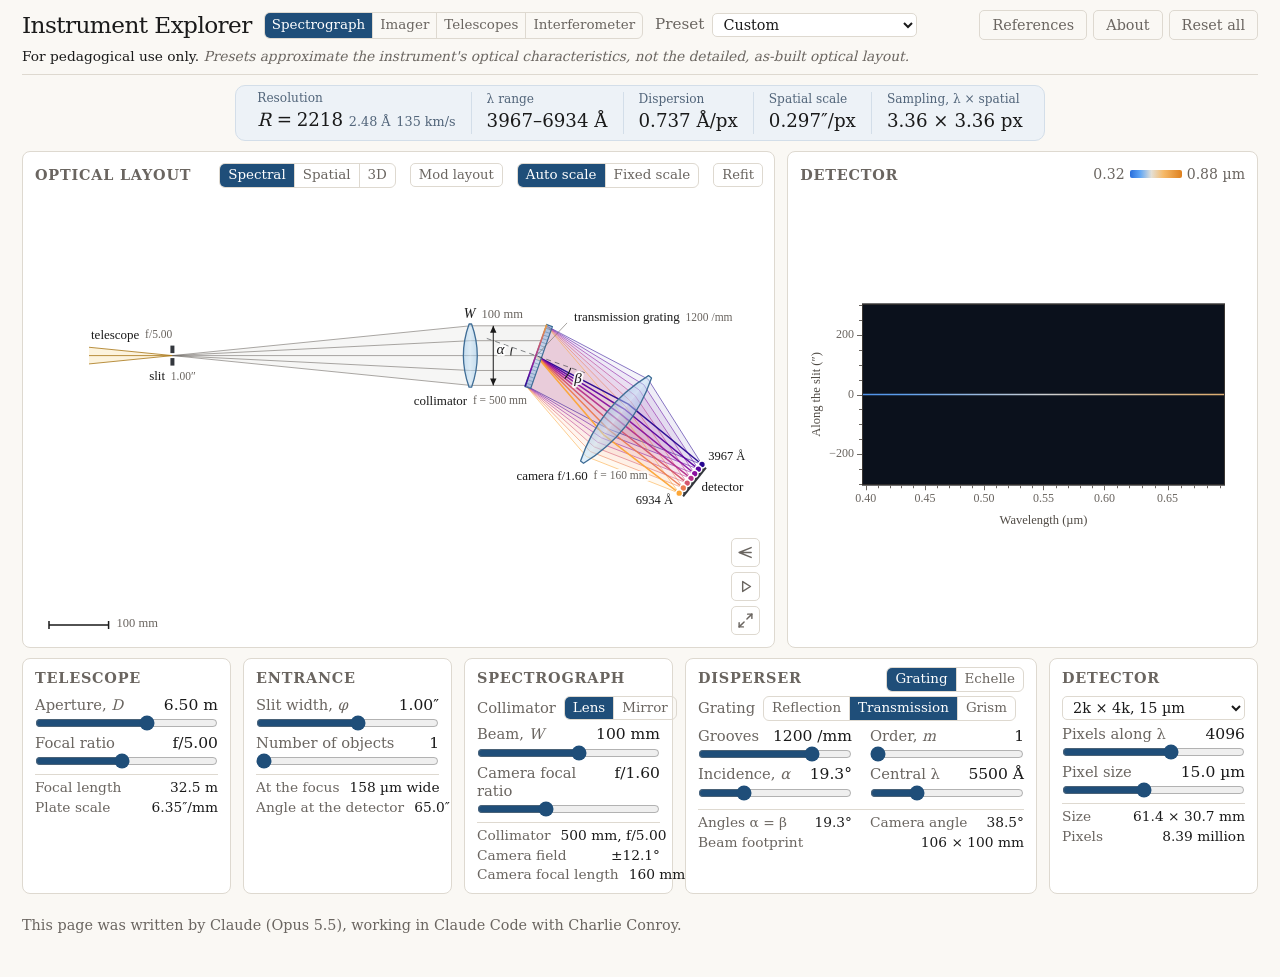
==== web/index.html @ 925685bf "3D views in WebGL: smooth polished mirrors, seamless light, true depth Both 3D views (Telescopes and" ====
<!doctype html>
<html lang="en">
<head>
<meta charset="utf-8">
<meta name="viewport" content="width=device-width, initial-scale=1">
<title>Instrument Explorer</title>
<link rel="stylesheet" href="style.css">
<link rel="icon" href="data:image/svg+xml,%3Csvg xmlns=%27http://www.w3.org/2000/svg%27 viewBox=%270 0 16 16%27%3E%3Crect width=%2716%27 height=%2716%27 rx=%273%27 fill=%27%230e1729%27/%3E%3Cpath d=%27M3 11 L8 5 L13 11%27 fill=%27none%27 stroke=%27%23FFB547%27 stroke-width=%271.6%27/%3E%3Cpath d=%27M3 13 L13 13%27 stroke=%27%2358C4FF%27 stroke-width=%271.6%27/%3E%3C/svg%3E">
</head>
<body>
<div id="err" hidden></div>

<header>
  <div class="bar">
    <span class="mark">Instrument Explorer</span>
    <span class="seg" id="instSeg" title="Spectrograph: a slit (or fibers), a collimator, a disperser, and a camera, with the spectra on the detector. Imager: a telescope feeding a detector mosaic, directly or through a reimager, with the image of the sky on the mosaic. Telescopes: the large telescopes themselves, each at its foci, with the pupil and the image of a star. Interferometer: an array of radio antennas, the uv plane that the baselines sample as the Earth turns, and the image that sampling makes."><button id="iSpec" type="button">Spectrograph</button><button id="iImg" type="button">Imager</button><button id="iTelMode" type="button">Telescopes</button><button id="iIntMode" type="button">Interferometer</button></span>
    <label class="presetlab" for="preset" title="Real instruments, with their parameters taken from the instrument papers and manuals (see References). Presets are approximate and are meant to reproduce the optical design of each spectrograph (and so the numbers); the drawing's spacings, folds, and angles do not follow the actual optical layout. Moving any control afterwards turns the setting into Custom.">Preset
      <select id="preset"></select></label>
    <label class="presetlab" id="settingLab" for="setting" title="The instrument's settings: its arms, channels, gratings, bands or cameras." hidden>Setting
      <select id="setting"></select></label>
    <span class="presetnote"><span class="pedonly">For pedagogical use only.</span> <span class="pnote">Presets approximate the instrument's optical characteristics, not the detailed, as-built optical layout.</span></span>
    <button id="refsBtn" class="ghost" type="button" title="The sources of the selected preset's numbers, and of the model.">References</button>
    <button id="aboutBtn" class="ghost" type="button" title="About the model: how the numbers are computed, and what the model leaves out.">About</button>
    <button id="reset" class="ghost" type="button" title="Back to the defaults for the whole instrument: a 6.5 m f/5 telescope and a 1″ slit (the worked example of the design notes).">Reset all</button>
  </div>
</header>

<main>
  <div class="stats" id="stats"></div>
  <div class="panels only-spec">
    <section class="panel" id="lvPanel">
      <div class="ph"><h2 title="The spectrograph seen from above, in the plane of the dispersion. Element sizes are to scale: the collimator focal length F_tel × W, the beam diameter W, the illuminated grating length, the camera focal length, and the detector. The distances between the collimator, the grating, and the camera are not specified by the design and are drawn short. White light is drawn as gray rays; after the grating each color is one wavelength, from deep indigo (shortest) to orange-gold (longest), with three rays per wavelength meeting at its focus on the detector. The Spatial view shows the plane along the slit instead.">Optical layout</h2><span class="sp" aria-hidden="true"></span>
        <span class="seg sm only-grat" id="lvViewSeg" title="Spectral: the plane of the dispersion, seen from above, with rays colored by wavelength. Spatial: the plane that holds the slit length, unfolded onto one axis at the central wavelength, with rays colored by position along the slit: each point leaves the collimator as a parallel bundle, the bundles cross at the grating (the pupil), and the camera images the slit onto the detector, inverted and scaled by f_cam / f_col."><button id="vSpec" type="button">Spectral</button><button id="vSpat" type="button">Spatial</button><button id="v3d" type="button" title="The instrument in three dimensions: the dispersion plane with the slit direction (or, for an echelle, the cross-dispersion) as the third axis. Each echelle is drawn in its own arrangement: a single pass (HIRES), prisms passed twice (MagE, ESI, FIRE), a double pass through one lens (MIKE, M2FS), the collimator passed again to an intermediate spectrum (X-Shooter) or a white pupil (HARPS, UVES, FEROS, ESPRESSO, G-CLEF, ZShooter). Drag to turn it; Top looks down on the dispersion plane, Side along it.">3D</button></span>
        <button id="lvOptsBtn" class="ghost lv" type="button" title="Drawing options: the collimated beam's length, a fold mirror, which way the grating turns the light, the labels, and the collimator mirror's tilt. None of the options changes a number on the page.">Mod layout</button>
        <span class="seg sm" id="lvSeg" title="Auto scale refits the drawing to the panel after each change. Fixed scale holds the millimeters per pixel (and the scale bar), so the instrument grows and shrinks as the design changes. Scroll to zoom; drag to pan (to turn, in the 3D view). Zooming or panning switches to Fixed scale."><button id="lvAuto" type="button">Auto scale</button><button id="lvFixed" type="button">Fixed scale</button></span>
        <button id="lvReset" class="ghost lv" type="button" title="Fit the drawing to the panel again (double-click does the same). Changes only the view.">Refit</button></div>
      <canvas id="cvL" aria-label="Optical layout"></canvas>
      <div id="lSub" class="lcap" hidden></div>
      <button id="lvExpand" class="ghost lvx" type="button" aria-label="Expand the layout" title="Expand the layout to fill the window, to play with the drawing directly (Esc returns)."></button>
      <div class="ptsbox only-3d" title="Snap the 3D view, and color the rays by wavelength (three wavelengths, as in the Spectral view) or by slit position (the top, center and bottom of the slit, as in the Spatial view)."><span class="seg sm"><button id="v3Top" type="button">Top</button><button id="v3Side" type="button">Side</button><button id="v3Obl" type="button">Oblique</button></span>
        <span class="only-grat3">Color</span><span class="seg sm only-grat3"><button id="c3L" type="button">λ</button><button id="c3S" type="button">Slit</button></span></div>
      <div class="ptsbox only-spatial" title="Points along the slit. 3 fixed: the two ends of the slit and its center. 1 free: a single point; drag it along the slit (or drag its image along the detector)."><span>Slit points</span>
        <span class="seg sm"><button id="sp3" type="button">3 fixed</button><button id="sp1" type="button">1 free</button></span></div>
      <div id="lvOpts" class="lvopts" hidden>
        <div class="ctl" title="Length of the collimated beam, from the collimator to the grating. The length starts at an automatic value that keeps the camera arm clear and changes only the drawing.">
          <label for="sLL"><span>Collimated beam length</span><span class="val" id="vLL"></span></label>
          <input type="range" id="sLL" min="1" max="4" step="0.005">
        </div>
        <div class="ctl only-mirror" title="Tilt of the collimator mirror, which sets how far the beam folds back toward the grating (the beam turns by twice the tilt). The tilt changes only the drawing because the collimator is ideal (in a real spectrograph a larger tilt introduces off-axis aberrations). Until moved, the slider follows the automatic choice that keeps the returning beam clear of the light arriving from the slit.">
          <label for="sCT"><span>Collimator tilt</span><span class="val" id="vCT"></span></label>
          <input type="range" id="sCT" min="0" max="40" step="0.25">
        </div>
        <div class="caserow" title="A flat fold mirror in the collimated beam, as many spectrographs use to make the bench shorter. The fold changes only the drawing."><span>Fold mirror</span>
          <span class="seg sm"><button id="foOff" type="button">Off</button><button id="foOn" type="button">On</button></span></div>
        <div class="ctl only-fold" title="How far the fold mirror turns the beam, 0-360°, counterclockwise on the page (past 180° the turn is clockwise). The angle of incidence on the mirror is |180° - angle| / 2; near 0° or 360° the mirror would lie edge-on to the beam, so no fold is drawn.">
          <label for="sFA"><span>Fold angle</span><span class="val" id="vFA"></span></label>
          <input type="range" id="sFA" min="0" max="360" step="1">
        </div>
        <div class="ctl only-fold" title="Where the fold mirror sits along the collimated beam: the fraction of the way from the collimator (0) to the grating (1).">
          <label for="sFP"><span>Fold position</span><span class="val" id="vFP"></span></label>
          <input type="range" id="sFP" min="0.05" max="0.95" step="0.01">
        </div>
        <div class="caserow" title="Which way the grating turns the light. Flipped tilts the grating the other way about the incoming beam, so the diffracted beam, camera, and detector move to the other side. The flipped layout is a mirror image of the default with the same numbers; the switch changes only the drawing."><span>Grating turns light</span>
          <span class="seg sm"><button id="gfOff" type="button">As drawn</button><button id="gfOn" type="button">Flipped</button></span></div>
        <div class="caserow" title="Camera: a lens (refracting), or a catadioptric mirror camera with an internal focus (HIRES, Hectospec, Hectochelle): a weak corrector, then a spherical mirror that returns the light to a focus inside the arriving beam, where the detector and its dewar block the middle of the beam. Both are ideal here, so the camera type changes only the drawing."><span>Camera</span>
          <span class="seg sm" id="camSeg"><button id="kLens" type="button">Lens</button><button id="kMirror" type="button">Mirror</button></span></div>
        <div class="caserow" title="Show or hide the text and construction marks: labels, numbers, the beam diameter W, the grating normal with α and β, and the scale bar. Hidden leaves the optics and the rays."><span>Labels and marks</span>
          <span class="seg sm"><button id="anOn" type="button">Show</button><button id="anOff" type="button">Hide</button></span></div>
      </div>
    </section>
    <section class="panel">
      <div class="ph"><h2 title="The detector drawn to scale, with the spectrum of each object on the pixels. Each spectrum is the trace of a star on the slit, drawn as a Gaussian across the dispersion whose FWHM is the slit (or fiber) width imaged along the slit; where traces come within a few FWHM their wings add. Color follows wavelength (blue short, amber long); brightness follows the relative blaze efficiency (dimmed outside an echelle order's free spectral range). Grating mode: wavelengths along the bottom, the objects spread over the chip height. Echelle mode: order numbers on the left, blaze wavelengths on the right, the objects stacked within each order. Hover for the wavelength, order, object, resolving power, and dispersion under the pointer; scroll to zoom (the pixel grid and the size of a resolution element appear when zoomed in), drag to pan, double-click to reset.">Detector</h2><span class="sub" id="dSub"></span></div>
      <canvas id="cvD" aria-label="Detector"></canvas>
      <button id="dzReset" class="ghost dzr" type="button" hidden title="Back to the whole chip (double-click does the same).">Reset zoom</button>
    </section>
  </div>


  <div class="panels only-img" id="imgPanels">
    <section class="panel" id="ilvPanel">
      <div class="ph"><h2 title="The imager drawn to scale. Telescope: the whole telescope, folded as built, with light from the sky arriving from the left. Instrument: from the telescope focus to the detector, unfolded. Rays are colored by their place in the field: brick for the top of the field, gray for the center, teal for the bottom; each bundle is the annulus the central obstruction leaves.">Optical layout</h2><span class="sp" aria-hidden="true"></span>
        <span class="seg sm" id="ivSeg" title="Telescope: the whole telescope, to scale. Instrument: from the telescope focus to the detector, to scale."><button id="ivTel" type="button">Telescope</button><button id="ivInst" type="button">Instrument</button></span>
        <button id="ilvOptsBtn" class="ghost lv" type="button" title="Drawing options: the Cassegrain primary's focal ratio and focus position, and the labels. None of the options changes a number on the page.">Mod layout</button>
        <span class="seg sm" title="Auto scale refits the drawing to the panel after each change. Fixed scale holds the millimeters per pixel. Scroll to zoom; drag to pan. Zooming or panning switches to Fixed scale."><button id="ilvAuto" type="button">Auto scale</button><button id="ilvFixed" type="button">Fixed scale</button></span>
        <button id="ilvReset" class="ghost lv" type="button" title="Fit the drawing to the panel again (double-click does the same).">Refit</button></div>
      <canvas id="cvIL" aria-label="Optical layout"></canvas>
      <div class="ptsbox only-iinst" title="To scale: heights and lengths at one scale. Stretched: heights magnified (by the factor in the caption) so that a long, thin instrument fills the panel; lengths stay to scale, and the angles on the page are steeper than the true ones."><span>Heights</span>
        <span class="seg sm"><button id="isOff" type="button">To scale</button><button id="isOn" type="button">Stretched</button></span></div>
      <div id="ilSub" class="lcap" hidden></div>
      <button id="ilvExpand" class="ghost lvx" type="button" aria-label="Expand the layout" title="Expand the layout to fill the window (Esc returns)."></button>
      <div id="ilvOpts" class="lvopts" hidden>
        <div class="ctl only-imirr" title="Focal ratio of the primary mirror of a two- or three-mirror telescope. The final focal ratio is set by the Telescope box; the primary's sets how far the secondary sits from the primary, and so the drawing only.">
          <label for="iF1"><span>Primary focal ratio</span><span class="val" id="vF1"></span></label>
          <input type="range" id="iF1" min="1" max="4" step="0.01">
        </div>
        <div class="ctl only-icass only-iax" title="How far behind the primary the axial focus lies, in units of the aperture D. Changes only the drawing.">
          <label for="iBk"><span>Focus behind the primary</span><span class="val" id="vBk"></span></label>
          <input type="range" id="iBk" min="0.05" max="1" step="0.01">
        </div>
        <div class="ctl only-icass only-inas" title="How far from the telescope's axis the Nasmyth focus lies (the flat tertiary sits 0.2 D in front of the primary), in units of the aperture D. Changes only the drawing.">
          <label for="iBkN"><span>Nasmyth focus from the axis</span><span class="val" id="vBkN"></span></label>
          <input type="range" id="iBkN" min="0.3" max="1.5" step="0.01">
        </div>
        <div class="caserow" title="Show or hide the labels, the field angle in the beam, and the scale bar."><span>Labels and marks</span>
          <span class="seg sm"><button id="ianOn" type="button">Show</button><button id="ianOff" type="button">Hide</button></span></div>
      </div>
    </section>
    <section class="panel">
      <div class="ph"><h2 title="The detector plane: the mosaic's chips, each drawn over the patch of sky the chip covers, on a synthetic field of stars and galaxies. Parts of chips outside the field circle are gray. Each star is drawn with the image the telescope and atmosphere give (seeing, or the Airy pattern when diffraction-limited), integrated over the pixels: scroll to zoom in until the pixels show. The synthetic field is illustrative; the brightness is stretched for display, and nothing on the page depends on the field. Hover for the position, the chip and the pixel; drag to pan, double-click to reset.">Detector plane</h2>
        <span class="hdepth" title="How deep the image goes: the faintest stars and galaxies shown, in magnitudes (a stand-in for the exposure time). The display's white level follows the depth, so a deeper image shows more faint objects and saturates more of the bright ones. A wide view holds too many objects to draw one by one; zoom in to reach the depth set."><label for="iDepth">Depth</label><input type="range" id="iDepth" min="16" max="29" step="0.1"><span class="val" id="vDepth"></span></span>
        <span class="sub" id="sSub"></span>
        <span class="seg sm" title="Draw the full Moon's disk, centered on the field, for scale."><button id="imMoon" type="button">Moon</button></span></div>
      <canvas id="cvS" aria-label="The detector plane: the mosaic on the sky"></canvas>
      <button id="szReset" class="ghost dzr" type="button" hidden title="Back to the whole mosaic (double-click does the same).">Reset zoom</button>
    </section>
  </div>

  <div class="tgrid only-tel" id="telPanels">
    <div class="tleft">
      <section class="panel" id="tlPanel">
        <div class="ph"><h2 title="The telescope drawn to scale at the chosen focus, light from the sky arriving from the left. Rays are colored by their place in the field: brick for the top of the field, gray for the center, teal for the bottom; each bundle is the annulus the central obstruction leaves. Scroll to zoom, drag to pan, double-click to refit. 3D: the telescope stands with the sky overhead; drag to turn it, shift- or right-drag to pan, double-click to reset.">Optical layout</h2><span class="sp" aria-hidden="true"></span>
          <span class="seg sm" title="2D: the telescope cut through its axis, folded on the page. 3D: the same telescope in the round, with the primary's segments and the spider vanes that shape the pupil."><button id="tv2d" type="button">2D</button><button id="tv3d" type="button">3D</button></span>
          <button id="tlReset" class="ghost lv" type="button" title="Fit the drawing to the panel again (double-click does the same).">Refit</button></div>
        <canvas id="cvTL" aria-label="The telescope"></canvas>
        <div class="ptsbox" id="tl3dBox" hidden title="Snap the 3D view. Top: seen from the sky, as the Pupil panel draws the pupil. Side: level with the primary. Oblique: from above and to the side."><span class="seg sm"><button id="tvTop" type="button">Top</button><button id="tvSide" type="button">Side</button><button id="tvObl" type="button">Oblique</button></span></div>
        <div id="tlSub" class="lcap" hidden></div>
      </section>
      <div class="controls tcontrols">
        <section>
          <h2 title="The telescope's foci: one primary with different secondaries (and flat tertiaries) gives different focal ratios and plate scales.">Telescope</h2>
          <div class="caserow fseg" title="The focus: where the light comes to focus, and so the focal ratio and plate scale the instruments there see. Hover over a button for the focus's field and what the drawing shows only schematically."><span>Focus</span><span class="seg sm" id="tFocusKinds"></span></div>
          <div class="caserow fseg" id="tFocusVarRow" hidden><span class="fpad"></span><span class="seg sm" id="tFocusVars"></span></div>
          <div class="ctl" id="tTrackRow" hidden title="The tracker follows a star across the fixed primary: its angle off the array's axis moves the pupil across the mirror array (the radius of curvature times the angle), and the part of the pupil off the array collects nothing.">
            <label for="tTrack"><span>Tracker</span><span class="val" id="vtTrack"></span></label>
            <input type="range" id="tTrack" min="-6" max="6" step="0.05">
          </div>
          <div class="rds" id="rTelT"></div>
        </section>
        <section>
          <h2 title="The image of a star: the band sets the wavelength of the diffraction pattern, and the seeing the blur of the atmosphere.">Image</h2>
          <div class="caserow" title="The band observed: its wavelength sets the scale of the diffraction pattern (λ / D)."><span>Band</span><select id="tBand"></select></div>
          <div class="caserow" title="Log: five decades, to show the rings and spikes. Linear: the core as the eye sees it."><span>Stretch</span>
            <span class="seg sm"><button id="tsLog" type="button">Log</button><button id="tsLin" type="button">Linear</button></span></div>
          <div class="ctl" title="FWHM of a star's image from the atmosphere alone, at the band's wavelength (the seeing-limited image adds the telescope's diffraction).">
            <label for="tSee"><span>Seeing FWHM</span><span class="val" id="vtSee"></span></label>
            <input type="range" id="tSee" min="-1" max="0.6" step="0.005">
          </div>
          <div class="rds" id="rImgT"></div>
        </section>
      </div>
    </div>
    <section class="panel tright">
      <div class="ph"><h2 title="Top left: the entrance pupil to scale (the primary, less the central obstruction, the spider vanes and anything else in the beam). Bottom: the image of a star, diffraction-limited (perfect optics, no atmosphere: the Fourier transform of the pupil, at the band's wavelength) and seeing-limited (through a Kolmogorov atmosphere in a long exposure: the telescope's transfer function times the atmosphere's), both over the same field, set by the slider. Each image is scaled to its own peak, on a log stretch over five decades or linearly. Top right: the two images' radial profiles for the same star, so the same total light, relative to the diffraction-limited peak; the dashed line marks the edge of the images.">Pupil and image</h2><span class="sp" aria-hidden="true"></span>
        <span class="hdepth" title="The field of both images of a star, in arcseconds across: the same for both, and kept when the telescope, band or seeing changes."><label for="tField">Field</label><input type="range" id="tField" min="-1.301" max="0.699" step="0.005"><span class="val" id="vtField"></span></span></div>
      <canvas id="cvP" aria-label="The pupil, the radial profiles, and the diffraction- and seeing-limited images of a star"></canvas>
    </section>
  </div>

  <div class="tgrid only-int" id="intPanels">
    <div class="tleft">
      <section class="panel" id="alPanel">
        <div class="ph"><h2 title="The antennas on the ground, to scale, seen from above: north up, east to the right. Each pair of antennas is a baseline. Click an antenna to remove or restore the antenna, and drag an antenna to move the antenna (the array then differs from the real configuration). Scroll to zoom, drag the background to pan, double-click to refit.">Array</h2><span class="sp" aria-hidden="true"></span>
          <button id="alReset" class="ghost lv" type="button" title="Fit the array to the panel again (double-click does the same).">Refit</button></div>
        <canvas id="cvA" aria-label="The array's antennas on the ground"></canvas>
        <div id="alSub" class="lcap acap"></div>
        <button id="rRestore" class="ghost dzr" type="button" hidden title="Switch all the antennas back on, each at the antenna's own pad.">Restore the array</button>
      </section>
      <div class="controls rcontrols">
        <section>
          <h2 title="The array: the antennas and where the antennas stand.">Array</h2>
          <div class="caserow" id="rLayRow" title="As built: the array's own pads, in one of the array's configurations. Or a made-up layout of any number of the array's antennas (same dishes, same site): random over a disc, a square grid, an east-west line, the shapes L, T, Y and a cross (antennas spaced evenly along the arms), or a ring."><span>Layout</span><select id="rLay"></select><button id="rRedraw" class="ghost" type="button" hidden title="Draw a new random layout." aria-label="Draw a new random layout">↻</button></div>
          <div class="caserow" id="rCfgRow" title="The array's configuration: the pads on which the antennas stand. The antennas are moved between configurations, compact to extended, over the observatory's cycle."><span>Configuration</span><select id="rCfg"></select></div>
          <div class="ctl" id="rNaRow" hidden title="The number of antennas in the made-up layout, 2 to 10,000. N antennas make N (N − 1) / 2 baselines.">
            <label for="rNa"><span>Antennas</span><span class="val" id="vrNa"></span></label>
            <input type="range" id="rNa" min="0.301" max="4" step="0.001">
          </div>
          <div class="ctl" id="rExtRow" hidden title="The layout's size: approximately the layout's longest baseline (the disc's or ring's diameter, the line's length, the span of the grid's diagonal or of the shape's arms). A layout too crowded for the dishes is enlarged until the dishes stand 1.2 diameters apart.">
            <label for="rExt"><span>Size</span><span class="val" id="vrExt"></span></label>
            <input type="range" id="rExt" min="1.5" max="5.301" step="0.002">
          </div>
          <div class="ctl" id="rConcRow" hidden title="How the antennas crowd toward the center. Along an arm (and along the line, and the grid's rows and columns from the middle), the n-th of m antennas out sits at (n / m)^p of the arm's length: p = 1 spaces the antennas evenly, a larger p packs more of the antennas near the center and fewer toward the ends of the arms. The VLA's arms follow p = 1.716 (fitted to the pads). For Random, the radii go as u^(p / 2) of the disc's: p = 1 is uniform over the area. Antennas are kept at least 1.2 dishes apart.">
            <label for="rConc"><span>Concentration</span><span class="val" id="vrConc"></span></label>
            <input type="range" id="rConc" min="1" max="2" step="0.01">
          </div>
          <div class="ctl" id="rElRow" title="The lowest elevation at which the antennas observe. Below the limit a source gives no samples, so a low source's tracks are cut short. The default is the observatory's stated limit.">
            <label for="rEl"><span>Elevation limit</span><span class="val" id="vrEl"></span></label>
            <input type="range" id="rEl" min="0" max="60" step="0.5">
          </div>
          <div class="rds" id="rArrR"></div>
        </section>
        <section>
          <h2 title="Where the source is, how long the array watches the source, and at what frequency.">Observation</h2>
          <div class="ctl" title="The source's declination. Seen from the source, the Earth's rotation turns each baseline about the pole, so each sample traces an ellipse in the uv plane, flattened by sin(declination): circles toward the pole, lines on the equator.">
            <label for="rDec"><span>Declination</span><span class="val" id="vrDec"></span></label>
            <input type="range" id="rDec" min="-90" max="90" step="0.5">
          </div>
          <div class="ctl" id="rDurRow" title="How long the array observes, in hours of time, centered on the source's transit (the hour angle runs 15.04° an hour). 0 is a snapshot: one sample per baseline. A longer track fills in the uv plane as the Earth turns (Earth-rotation synthesis).">
            <label for="rDur"><span id="lrDur">Duration</span><span class="val" id="vrDur"></span></label>
            <input type="range" id="rDur" min="0" max="24" step="0.1">
          </div>
          <div class="caserow" title="The receiver band."><span>Band</span><select id="rBand"></select></div>
          <div class="ctl" title="The observing frequency. A baseline samples the uv plane at the baseline's length in wavelengths, so a higher frequency spreads the whole uv plane out (finer resolution) and shrinks the primary beam.">
            <label for="rNu"><span>Frequency</span><span class="val" id="vrNu"></span></label>
            <input type="range" id="rNu" min="1" max="2" step="0.001">
          </div>
          <div class="ctl" id="rBwRow" title="The band observed at once, centered on the frequency and kept within the receiver's band. Each baseline then samples a short radial streak of the uv plane, one point per channel (multi-frequency synthesis), which fills the uv plane further. The sky's spectrum is taken as flat.">
            <label for="rBw"><span>Bandwidth</span><span class="val" id="vrBw"></span></label>
            <input type="range" id="rBw" min="0" max="1" step="0.01">
          </div>
          <div class="rds" id="rObsR"></div>
        </section>
        <section>
          <h2 title="How the samples are weighted to make the image, and the model sky being imaged.">Image</h2>
          <div class="caserow wraprow" id="rWtRow" title="Natural: all samples count the same, so the crowded short baselines dominate, giving the best sensitivity and a broad beam. Uniform: each patch of the uv plane counts the same, however many samples fall in the patch, which gives a sharper beam and more noise and changes the sidelobes (lower for the VLA, often higher for ALMA). Robust (Briggs) weighting runs between the two."><span>Weighting</span><span class="seg sm"><button id="rwNat" type="button">Natural</button><button id="rwRob" type="button">Robust</button><button id="rwUni" type="button">Uniform</button></span></div>
          <div class="ctl" id="rRobRow" title="Briggs's robust parameter: −2 gives weights close to uniform, and +2 weights close to natural. 0.5 is a common choice.">
            <label for="rRob"><span>Robust</span><span class="val" id="vrRob"></span></label>
            <input type="range" id="rRob" min="-2" max="2" step="0.1">
          </div>
          <div class="caserow" title="The model sky at the center of the field: a point source, two equal points east and west of the center, a Gaussian, a uniform disc, a thin ring, a crescent like M87* (the EHT Collaboration's test model, a ring brighter toward the southeast), M87* with its jet (the same crescent, 0.55 Jy, and the EHT Collaboration's model of the jet, three broad Gaussians of 0.6 Jy in all; the baselines between sites resolve the jet out, and only the baselines within a site, ALMA–APEX and JCMT–SMA, measure the total flux), a quasar's core and jet (an illustration), a field of 60 point sources of random positions and fluxes, or the galaxy M101 from the ESA/Hubble mosaic (Hubble images laid over ground-based CFHT and NOAO images, 13.20′ × 10.32′, or 13.8′ wide with the corners of the 3.5° turn that puts north up). The Width slider moves the galaxy nearer or farther. Each has the same total flux."><span>Sky</span><select id="rSky"></select></div>
          <div class="ctl" id="rSizeRow" title="The model's size: the separation of the two points, the Gaussian's FWHM, the diameter of the disc, the ring or the crescent (M87*'s jet grows with the ring), the length of the jet, or the width of the field of point sources.">
            <label for="rSize"><span id="lrSize">Size</span><span class="val" id="vrSize"></span></label>
            <input type="range" id="rSize" min="-3" max="3.6" step="0.005">
          </div>
          <div class="rds" id="rImgR"></div>
        </section>
      </div>
    </div>
    <section class="panel tright">
      <div class="ph"><h2 title="Top left: the uv coverage. Each baseline at each moment samples the sky's visibility at one point (dark blue), the baseline's length and direction in wavelengths as seen from the source, and each sample also gives a mirror point (light blue). Top right: the synthesized (dirty) beam, the Fourier transform of the weighted samples: the image of a point source. Bottom: the model sky, and the dirty image the array makes of the sky (times the primary beam): the sky convolved with the synthesized beam. The images are linear, each scaled to the image's own peak (the beam also on a log stretch); negative values are blue. East is to the left on the sky, as seen from below, while u (east) runs to the right in the uv plane, so the uv plane's shapes are the images' mirrored. The ellipse at the dirty image's lower left is the fitted beam.">uv plane and images</h2><span class="sp" aria-hidden="true"></span>
        <span class="hdepth" title="The field of the three images, across: the same for all three, and kept when the configuration, the layout, or the frequency changes (choosing another array or sky resets the field)."><label for="rField">Field</label><input type="range" id="rField" min="-2.5" max="4" step="0.005"><span class="val" id="vrField"></span></span></div>
      <div class="ph2"><span>Play</span>
        <button id="rPlay" class="ghost lv" type="button" title="Play the hours: the hour angle runs from the start of the observation to the end, and the uv tracks grow as the Earth turns (the samples of the moment played in orange).">▶ Hours</button>
        <button id="rPlayA" class="ghost lv" type="button" title="Play the antennas: the antennas join one at a time, in a fixed random order, from two up to all of the antennas switched on, at a steady rate in the logarithm (the count grows by the same factor each second), in six seconds. The baselines grow as N (N − 1) / 2, the uv plane fills, and the beam's sidelobes fall. The antennas not yet added are drawn hollow.">▶ Antennas</button></div>
      <canvas id="cvU" aria-label="The uv coverage, the synthesized beam, the model sky, and the dirty image"></canvas>
      <div class="ptsbox uvbox" id="bsBox" title="The synthesized beam's stretch. Linear: the beam as is, scaled to the beam's peak. Log: the beam's size, |beam|, over three decades (1 to 0.001 of the peak), positive warm and negative blue, to show the faint far sidelobes."><span class="seg sm"><button id="rbLin" type="button">Linear</button><button id="rbLog" type="button">Log</button></span></div>
      <div class="ptsbox uvbox" id="diBox" title="Dirty: the sky (times the primary beam) convolved with the synthesized beam, sidelobes and all: what the samples give directly, with no deconvolution. Smoothed: the sky convolved with the fitted beam (the ellipse), with no sidelobes: the best any imaging could recover at this resolution, and close to how published images are shown (the EHT's M87* images were shown with a 20 µas beam)."><span class="seg sm"><button id="rdiD" type="button">Dirty</button><button id="rdiS" type="button">Smoothed</button></span></div>
      <div class="ptsbox uvbox" id="uvBox" title="The uv coverage, or the amplitude of the sky's visibility at each sample (without the primary beam) vs. the sample's distance from the center of the uv plane (the model's curve drawn when the model is round)."><span class="seg sm"><button id="ruvC" type="button">Coverage</button><button id="ruvA" type="button">Amplitude</button></span></div>
    </section>
  </div>

  <div class="controls only-spec">
    <section>
      <h2 title="The telescope that feeds the spectrograph.">Telescope</h2>
      <div class="ctl" title="Diameter of the primary mirror. At a fixed slit width on the sky, the angle the slit subtends in the collimated beam is φD/W, so a bigger telescope needs a proportionally bigger beam (and grating) for the same resolving power.">
        <label for="sD"><span>Aperture, <i>D</i></span><span class="val" id="vD"></span></label>
        <input type="range" id="sD" min="-0.5" max="1.62" step="0.005">
      </div>
      <div class="ctl" title="Focal ratio F_tel = f_tel / D at the focus the spectrograph uses. The focal ratio sets the plate scale, the physical size of the slit, and the collimator focal length F_tel × W (beam matching). Changing the focal ratio stretches the collimator and leaves the resolving power unchanged.">
        <label for="sF"><span id="lsF">Focal ratio</span><span class="val" id="vF"></span></label>
        <input type="range" id="sF" min="0" max="1.477" step="0.005">
      </div>
      <div class="rds" id="rTel"></div>
    </section>

    <section>
      <h2 title="The slit at the telescope focus. A fiber works the same way, with the fiber core in place of the slit width; many fibers or slitlets make a pseudo-slit with one spectrum per object.">Entrance</h2>
      <div class="ctl" title="Width of the slit on the sky. The slit-limited resolving power is inversely proportional to the slit width: R φ = 2 tan δ W / D in Littrow.">
        <label for="sSW"><span>Slit width, <i>φ</i></span><span class="val" id="vSW"></span></label>
        <input type="range" id="sSW" min="-1.3" max="1" step="0.005">
      </div>
      <div class="ctl" title="Number of objects observed at once: fibers or slitlets along the (pseudo-)slit, each giving a separate spectrum on the detector. In grating mode the spectra spread evenly over the chip height; in echelle mode they stack within the smallest spacing between orders. The gap between neighboring spectra is shown below.">
        <label for="sNO"><span>Number of objects</span><span class="val" id="vNO"></span></label>
        <input type="range" id="sNO" min="0" max="3" step="0.002">
      </div>
      <div class="rds" id="rEnt"></div>
    </section>

    <section>
      <h2 title="Collimator and camera, both treated as ideal (aberration-free) optics.">Spectrograph</h2>
      <div class="caserow"><span>Collimator</span><span class="seg sm" id="colSeg" title="Collimator: a lens (refracting) or a concave mirror (reflecting), which folds the beam back. Both are ideal here, so the numbers on the page are the same either way and only the drawing changes. (A real mirror is achromatic and a real lens is not.)"><button id="cLens" type="button">Lens</button><button id="cMirror" type="button">Mirror</button></span></div>

      <div class="ctl" title="Beam diameter W: the diameter of the collimated beam. The resolving power at a given slit is proportional to W (R φ = 2 tan δ W / D in Littrow), as are the sizes of the grating and the optics; the instrument volume grows roughly as W³.">
        <label for="sW"><span>Beam, <i>W</i></span><span class="val" id="vW"></span></label>
        <input type="range" id="sW" min="0.7" max="3" step="0.005">
      </div>
      <div class="ctl" title="Focal ratio of the camera on the diffracted beam, F_cam = f_cam / W'. The camera focal ratio sets the size of the slit image on the detector: n_pix = φ D F_cam / p, whatever the grating (the notes' camera condition). A faster camera (smaller F) covers more wavelength at coarser sampling; the focal length F_cam W' is shown below.">
        <label for="sFc"><span>Camera focal ratio</span><span class="val" id="vFc"></span></label>
        <input type="range" id="sFc" min="-0.301" max="1.079" step="0.002">
      </div>
      <div class="ctl only-refl" title="Camera–collimator angle: the angle between the collimator and camera axes, fixed by the mechanical layout. Tilting the grating then chooses the central wavelength. Departing from Littrow (0°) makes the diffracted beam narrower or wider than the incident one (the anamorphic factor cos β / cos α).">
        <label for="sPsi"><span>Camera angle</span><span class="val" id="vPsi"></span></label>
        <input type="range" id="sPsi" min="0" max="80" step="0.5">
      </div>

      <div class="ctl only-ech" title="The echelle is worked in quasi-Littrow, with the camera beam separated from the collimator beam by tilting the grating out of the dispersion plane by γ. The resolving power falls as cos γ and the slit images tilt by atan(2 tan γ tan δ).">
        <label for="sGam"><span>Out-of-plane angle, <i>γ</i></span><span class="val" id="vGam"></span></label>
        <input type="range" id="sGam" min="0" max="12" step="0.1">
      </div>
      <div class="rds" id="rSpe"></div>
    </section>

    <section class="c-disp">
      <div class="gh"><h2 title="The grating (and, in echelle mode, the cross-disperser).">Disperser</h2>
        <span class="seg sm" id="modeSeg" title="The kind of spectrograph. Grating: one grating in a low order, the usual long-slit or multi-object design. Echelle: a coarse grating worked at a steep angle in high orders, with a cross-disperser to separate the orders on the detector. Each mode keeps a separate entrance, optics, and detector; the telescope is shared."><button id="mGrat" type="button">Grating</button><button id="mEch" type="button">Echelle</button></span></div>
      <div class="caserow kindrow"><span class="only-grat">Grating</span><span class="only-ech">Cross-disperser</span>
        <span class="seg sm only-grat" id="gtSeg"><button id="gRefl" type="button" title="A ruled or replica reflection grating with blazed facets.">Reflection</button><button id="gTr" type="button" title="A transmission grating: volume-phase holographic or surface-relief (binary), which share the same geometry. By default the grating sits at the symmetric configuration α = β for the central wavelength, with the camera articulated to 2α from the collimator axis. The efficiency envelope of the grating is not modeled.">Transmission</button><button id="gGm" type="button" title="A grism: a grating on a prism (ruled) or between two prisms (VPH), which passes one wavelength, λ0, straight through. The camera sits on the collimator axis, so λ0 lands at the detector center and is fixed by the grism.">Grism</button></span>
        <span class="seg sm only-ech" id="xdSeg" title="The cross-disperser separates the echelle orders perpendicular to the echelle dispersion."><button id="xGr" type="button" title="A first-order reflection grating: order spacing grows as λ², crowding the blue orders.">Grating</button><button id="xVp" type="button" title="A volume-phase (transmission) grating in first order at the symmetric (Bragg) setting for the central wavelength: order spacing grows as λ², like a reflection grating.">VPH</button><button id="xPr" type="button" title="A prism (one or two passes): glass disperses most strongly in the blue, so the orders are spaced more evenly than with a grating.">Prism</button><button id="xGm" type="button" title="A grism: a transmission grating on a prism whose angle passes the central wavelength undeviated.">Grism</button></span></div>
      <div class="dispgrid">
        <div class="ctl only-grat" title="Groove density. With the camera–collimator angle fixed, a finer ruling is worked at steeper angles, which raises the resolving power (R ∝ sin α + sin β) and the dispersion and shortens the wavelength range on the detector.">
          <label for="sG"><span>Grooves</span><span class="val" id="vG"></span></label>
          <input type="range" id="sG" min="1.477" max="3.556" step="0.002">
        </div>
        <div class="ctl only-grat" title="Diffraction order. Order m at λ falls where order m+1 falls at mλ/(m+1): higher orders need an order-sorting filter.">
          <label for="sM"><span>Order, <i>m</i></span><span class="val" id="vM"></span></label>
          <input type="range" id="sM" min="1" max="6" step="1">
        </div>
        <div class="ctl only-refl" title="Blaze wavelength in first order (Littrow), as gratings are cataloged (e.g., 600/7500). The blaze wavelength fixes the facet angle δ = asin(G λ_blaze / 2); the efficiency peaks there and falls off as sinc² (scalar theory).">
          <label for="sLB"><span>Blaze</span><span class="val" id="vLB"></span></label>
          <input type="range" id="sLB" min="3.3" max="4.4" step="0.002">
        </div>
        <div class="ctl only-tr" title="Angle of incidence of the collimated beam on the transmission grating. The angle starts at the symmetric setting α = β for the central wavelength (the Bragg angle of a volume-phase grating). Moving the slider frees the angle; the camera follows the diffracted beam, and R = (sin α + sin β)/(θ_g cos α) and the anamorphic factor cos β / cos α change accordingly. Reset returns to the symmetric setting.">
          <label for="sTA"><span>Incidence, <i>α</i></span><span class="val" id="vTA"></span></label>
          <input type="range" id="sTA" min="0" max="70" step="0.1">
        </div>
        <div class="ctl only-ech" title="Echelle groove density: coarse, so the grating works in high orders (tens to hundreds).">
          <label for="sEG"><span>Grooves</span><span class="val" id="vEG"></span></label>
          <input type="range" id="sEG" min="1" max="2.505" step="0.002">
        </div>
        <div class="ctl only-ech" title="Blaze angle δ of the echelle, named by the R number tan δ (R2 = 63.4°, R4 = 76.0°). In Littrow, R φ = 2 tan δ W / D, so the R number is directly the figure of merit. The illuminated length W / cos δ grows fast as δ steepens.">
          <label for="sED"><span>Blaze</span><span class="val" id="vED"></span></label>
          <input type="range" id="sED" min="45" max="79" step="0.05">
        </div>
        <div class="ctl only-xg" title="Cross-disperser (XD) groove density: the cross-disperser grating (first order), VPH or grism. A finer ruling spreads the orders further apart and covers less wavelength range on the detector.">
          <label for="sXG"><span>XD grooves</span><span class="val" id="vXG"></span></label>
          <input type="range" id="sXG" min="1.477" max="3.176" step="0.002">
        </div>
        <div class="ctl only-xp" title="Apex angle of the cross-dispersing prism, used at minimum deviation for the central wavelength.">
          <label for="sXA"><span>Prism apex</span><span class="val" id="vXA"></span></label>
          <input type="range" id="sXA" min="10" max="70" step="0.5">
        </div>
        <div class="caserow only-xglass" title="Glass of the prism or grism.">
          <span>Glass</span><select id="xGlass"></select>
          <span class="seg sm only-xp" id="passSeg" title="Light passes the prism once, or twice (doubling the dispersion)."><button id="p1" type="button">1 pass</button><button id="p2" type="button">2 passes</button></span>
        </div>
        <div class="ctl only-grism" title="Apex angle A of the grism's prism(s). With the ruling, the glass and the order it sets the undeviated wavelength λ0.">
          <label for="sGA"><span>Prism apex, <i>A</i></span><span class="val" id="vGA"></span></label>
          <input type="range" id="sGA" min="2" max="60" step="0.05">
        </div>
        <div class="caserow only-grism" title="Glass of the grism's prism(s), and the kind of grism: ruled (the grating on the prism's hypotenuse) or VPH (a volume-phase layer between two prisms).">
          <span>Glass</span><select id="gGlass"></select>
          <span class="seg sm" id="gkSeg"><button id="gkR" type="button">Ruled</button><button id="gkV" type="button">VPH</button></span></div>
        <div class="ctl no-grism" title="The wavelength placed at the center of the detector (set by the tilt of the grating).">
          <label for="sLC"><span>Central λ</span><span class="val" id="vLC"></span></label>
          <input type="range" id="sLC" min="3.477" max="4.398" step="0.0005">
        </div>
      </div>
      <div class="rds" id="rDis"></div>
    </section>

    <section>
      <h2 title="The detector at the camera focus, with the long axis along the dispersion.">Detector</h2>
      <div class="caserow"><select id="detSel" title="Common detector formats."></select></div>
      <div class="ctl" title="Pixels along the dispersion.">
        <label for="sNx"><span>Pixels along λ</span><span class="val" id="vNx"></span></label>
        <input type="range" id="sNx" min="2.709" max="4.204" step="0.001">
      </div>
      <div class="ctl only-ech" title="Pixels across the dispersion: in echelle mode they set how many orders fit.">
        <label for="sNy"><span>Pixels across</span><span class="val" id="vNy"></span></label>
        <input type="range" id="sNy" min="2.709" max="4.204" step="0.001">
      </div>
      <div class="ctl" title="Pixel pitch. Finer pixels sample a resolution element more finely from the same camera (n_pix = φ D F_cam / p), at the price of a larger pixel count for the same format.">
        <label for="sPix"><span>Pixel size</span><span class="val" id="vPix"></span></label>
        <input type="range" id="sPix" min="3" max="30" step="0.5">
      </div>
      <div class="rds" id="rDet"></div>
    </section>
  </div>

  <div class="controls only-img icontrols">
    <section>
      <h2 title="The telescope at the focus the imager uses.">Telescope</h2>
      <div class="ctl" title="Diameter of the primary mirror (or lens). The aperture sets the light collected and the diffraction width λ / D; the image scale depends on the focal length F D.">
        <label for="iD"><span>Aperture, <i>D</i></span><span class="val" id="vD_"></span></label>
        <input type="range" id="iD" min="-1.3" max="1.62" step="0.005">
      </div>
      <div class="ctl" title="Focal ratio F = f_tel / D at the focus the imager uses. With a direct imager the focal length F D sets the plate scale, 206265 / (F D) arcsec per mm.">
        <label for="iF"><span>Focal ratio</span><span class="val" id="vF_"></span></label>
        <input type="range" id="iF" min="0" max="1.7" step="0.005">
      </div>
      <div class="ctl" title="Central obstruction ε: the diameter of the secondary mirror (or the prime-focus unit) with the baffles, as a fraction of D. The obstruction removes 1 − ε² of the area and moves light from the Airy core into the rings.">
        <label for="iEps"><span>Central obstruction, <i>ε</i></span><span class="val" id="vEps"></span></label>
        <input type="range" id="iEps" min="0" max="0.6" step="0.005">
      </div>
      <div class="ctl" title="Diameter of the usable field: the telescope's corrected field (over which the telescope and any corrector give good images), or a smaller field stop in the instrument. The field is the part of the mosaic inside this circle.">
        <label for="iFld"><span>Field diameter</span><span class="val" id="vFld"></span></label>
        <input type="range" id="iFld" min="-1" max="2.78" step="0.005">
      </div>
      <div class="caserow" title="The kind of telescope. Prime: the instrument sits at the primary mirror's own focus, in the incoming beam. Cassegrain: a convex secondary inside the prime focus lengthens the focal ratio and sends the light back through the primary. Gregorian: a concave secondary beyond the prime focus does the same (as on the Magellan telescopes). Three-mirror: a concave tertiary corrects a wide field; Korsch (Euclid, Roman, JWST): through the primary's hole to a tertiary behind the primary, then a fold flat to the side; Paul-Baker (Rubin): a tertiary at the primary's center sends the light back up to a camera in the secondary's shadow. The mirrors' positions are the drawing's; their focal lengths are solved to give the focal ratio set above. Schmidt: a spherical mirror behind a thin corrector plate at the mirror's center of curvature; the plate is the aperture stop, so the mirror is larger than the aperture, and the detector sits at the focus inside the tube. Refractor: an objective lens, with the focus behind the lens and nothing in the beam. Changes the drawing and the position of the pupil."><span>Design</span>
        <select id="iTel"><option value="prime">Prime focus</option><option value="cass">Cassegrain</option><option value="greg">Gregorian</option><option value="korsch">Three-mirror (Korsch)</option><option value="pb">Three-mirror (Paul-Baker)</option><option value="schmidt">Schmidt</option><option value="refr">Refractor</option></select></div>
      <div class="caserow only-i2m" title="Where the light comes to focus. Axial: behind the primary, through the hole in the primary (the Cassegrain or Gregorian focus). Nasmyth: a flat tertiary mirror on the axis turns the beam to the side, to a platform on the elevation axis, where a large or heavy instrument can sit without tilting. The flat fold changes no number on the page."><span>Focus</span>
        <span class="seg sm"><button id="ifAx" type="button">Axial</button><button id="ifNa" type="button">Nasmyth</button></span></div>
      <div class="rds" id="rTelI"></div>
    </section>
    <section>
      <h2 title="The band observed and the blur of a star's image.">Sky</h2>
      <div class="caserow" title="The band observed. The band's wavelength enters only through the diffraction width λ / D."><span>Band</span><select id="iBand"></select></div>
      <div class="caserow" title="Seeing: from the ground, the atmosphere blurs each star (a Moffat profile, with the diffraction width added in quadrature). Diffraction: in space, or with adaptive optics, the image is the Airy pattern of the annular aperture at the band's wavelength. Optics: the camera's own aberrations set the image (a fast lens such as TESS's), drawn as a Moffat profile of the blur's FWHM."><span>Image</span>
        <span class="seg sm"><button id="ipSee" type="button">Seeing</button><button id="ipDiff" type="button">Diffraction</button><button id="ipOpt" type="button">Optics</button></span></div>
      <div class="ctl only-isee" title="FWHM of a star's image from the atmosphere (at the band's wavelength).">
        <label for="iSee"><span>Seeing FWHM</span><span class="val" id="vSee"></span></label>
        <input type="range" id="iSee" min="-1" max="0.6" step="0.005">
      </div>
      <div class="ctl only-iopt" title="FWHM of a star's image from the optics' own aberrations.">
        <label for="iBlur"><span>Optics blur FWHM</span><span class="val" id="vBlur"></span></label>
        <input type="range" id="iBlur" min="-1.3" max="2" step="0.005">
      </div>
      <div class="rds" id="rSkyI"></div>
    </section>
    <section>
      <h2 title="What lies between the telescope focus and the detector.">Optics</h2>
      <div class="caserow" title="Direct: the detector at the telescope focus. Reimaged: a collimator makes each star's light parallel, a pupil holds the filter, and a camera of focal ratio F_cam forms the image; the system then works at f/F_cam."><span>Imager</span>
        <span class="seg sm"><button id="ioDir" type="button">Direct</button><button id="ioRe" type="button">Reimaged</button></span></div>
      <div class="caserow only-ire" title="One camera: the reimager images the whole field. Pyramid: a four-sided pyramid mirror at the telescope focus splits the field into quadrants and sends each to its own collimator, camera and detector (as in the Palomar 4-Shooter); each camera then takes only its quadrant's field."><span>Split</span>
        <span class="seg sm"><button id="isp1" type="button">One camera</button><button id="isp4" type="button">Pyramid (4)</button></span></div>
      <div class="ctl only-ire" title="Diameter W of the collimated beam, and of the pupil where the filter sits. The collimator's focal length is F W. The field angles in the beam are the sky angles magnified by D / W.">
        <label for="iW"><span>Beam, <i>W</i></span><span class="val" id="vW_"></span></label>
        <input type="range" id="iW" min="0.7" max="2.7" step="0.005">
      </div>
      <div class="ctl only-ire" title="Focal ratio of the camera on the beam, F_cam = f_cam / W, which is the focal ratio of the whole system: the effective focal length is F_cam D. A camera faster than the telescope reduces the image scale (a focal reducer); a slower one enlarges the image (as adaptive-optics cameras do to sample λ / D).">
        <label for="iFc"><span>Camera focal ratio</span><span class="val" id="vFc_"></span></label>
        <input type="range" id="iFc" min="-0.3" max="2" step="0.002">
      </div>
      <div class="rds" id="rOptI"></div>
    </section>
    <section>
      <h2 title="One chip of the mosaic, or a photographic plate.">Detector</h2>
      <div class="caserow" title="Array: a grid of pixels (a CCD, a CMOS sensor or an infrared array of HgCdTe or InSb). Plate: a photographic emulsion on glass, with no pixels; a star's image is spread by the emulsion, and the plate is digitized later by a scanner in steps of its own."><span>Detector</span>
        <span class="seg sm"><button id="idCcd" type="button">Array</button><button id="idPlate" type="button">Plate</button></span></div>
      <div class="caserow only-iccd"><select id="iDet" title="Common chip formats."></select></div>
      <div class="ctl only-iccd" title="Pixels across one chip.">
        <label for="iNx"><span>Pixels across</span><span class="val" id="vNx_"></span></label>
        <input type="range" id="iNx" min="2.4" max="4.21" step="0.001">
      </div>
      <div class="ctl only-iccd" title="Pixels up one chip.">
        <label for="iNy"><span>Pixels up</span><span class="val" id="vNy_"></span></label>
        <input type="range" id="iNy" min="2.4" max="4.21" step="0.001">
      </div>
      <div class="ctl only-iccd" title="Pixel pitch. The pixel scale is 206265 p / f_eff.">
        <label for="iPix"><span>Pixel size</span><span class="val" id="vPix_"></span></label>
        <input type="range" id="iPix" min="2" max="30" step="0.1">
      </div>
      <div class="ctl only-iplate" title="The side of the square plate.">
        <label for="iPlate"><span>Plate size</span><span class="val" id="vPlate"></span></label>
        <input type="range" id="iPlate" min="1.7" max="2.75" step="0.002">
      </div>
      <div class="ctl only-iplate" title="How far the emulsion spreads a star's light (a FWHM on the plate, in micrometers): set by the grain and by light scattered inside the emulsion.">
        <label for="iGrain"><span>Emulsion spread</span><span class="val" id="vGrain"></span></label>
        <input type="range" id="iGrain" min="0.7" max="1.8" step="0.005">
      </div>
      <div class="ctl only-iplate" title="The step at which the plate was later digitized: the scan's pixel.">
        <label for="iScan"><span>Scan step</span><span class="val" id="vScan"></span></label>
        <input type="range" id="iScan" min="0.7" max="1.8" step="0.005">
      </div>
      <div class="rds" id="rDetI"></div>
    </section>
    <section>
      <h2 title="The chips tiled into a mosaic at the focus.">Mosaic</h2>
      <div class="ctl only-iccd" title="Chips across the mosaic. A preset's own pattern of rows gives way to a full grid when moved.">
        <label for="iCol"><span>Chips across</span><span class="val" id="vCol"></span></label>
        <input type="range" id="iCol" min="1" max="16" step="1">
      </div>
      <div class="ctl only-iccd" title="Rows of chips.">
        <label for="iRow"><span>Rows</span><span class="val" id="vRow"></span></label>
        <input type="range" id="iRow" min="1" max="16" step="1">
      </div>
      <div class="ctl only-iccd" title="Gap between neighboring chips (packages and wiring leave a margin around the pixels).">
        <label for="iGap"><span>Gap</span><span class="val" id="vGap"></span></label>
        <input type="range" id="iGap" min="0" max="20" step="0.05">
      </div>
      <div class="rds" id="rMosI"></div>
    </section>
  </div>
</main>

<footer>
  <p>This page was written by Claude (Opus 5.5), working in Claude Code with Charlie Conroy.</p>
</footer>

<dialog id="refs" class="about" aria-labelledby="refsTitle">
  <div class="abhead"><h2 id="refsTitle">References</h2><button id="refsClose" class="ghost" type="button" aria-label="Close">×</button></div>
  <h3 id="refsName"></h3>
  <ul id="refsList" class="reflist"></ul>
  <p id="refsNote" class="refnote"></p>
  <h3>The model</h3>
  <ul id="refsModel" class="reflist"></ul>
  <p class="refnote only-int">The M101 image (Hubble mosaic heic0602a): European Space Agency &amp; NASA. Acknowledgements: Project Investigators for the original Hubble data: K.D. Kuntz (GSFC), F. Bresolin (University of Hawaii), J. Trauger (JPL), J. Mould (NOAO), and Y.-H. Chu (University of Illinois, Urbana); Image processing: Davide De Martin (ESA/Hubble); CFHT image: Canada-France-Hawaii Telescope/J.-C. Cuillandre/Coelum; NOAO image: George Jacoby, Bruce Bohannan, Mark Hanna/NOAO/AURA/NSF. License: CC BY 4.0.</p>
  <p class="refnote">The research files in the project's repository (<a href="https://github.com/cconroy20/instex/tree/main/data" target="_blank" rel="noopener">github.com/cconroy20/instex</a>, folder data) give the source of each number, with page references and quotes.</p>
</dialog>

<dialog id="about" class="about" aria-labelledby="aboutTitle">
  <div class="abhead"><h2 id="aboutTitle">About the model</h2><button id="aboutClose" class="ghost" type="button" aria-label="Close">×</button></div>
  <p class="only-int">Each pair of antennas is a baseline. Seen from the source at hour angle H and declination δ, a baseline samples the sky's visibility at (u, v), the baseline's projection on the plane facing the source, in wavelengths. As the Earth turns, each sample moves along an ellipse, and each sample also gives a mirror point (−u, −v). Samples taken with the source below the elevation limit are dropped. A wide band spreads each sample into a radial streak, one point per frequency, over one contiguous band centered on the frequency and kept within the receiver's band (ALMA's basebands occupy two sidebands, for all bands but Band 1). The sky's spectrum is taken as flat, and the primary beam is the one at the frequency set. The antenna positions are the observatories' configuration files (for ALMA, the 43-antenna sets of the current cycle); the made-up layouts use the array's dishes at the array's site.</p>
  <p class="only-int">An Earth-scale array (the VLBA, the EHT, CHIME with its outriggers) has stations far apart on the Earth, each at its own latitude and longitude. Each station sees the source at its own hour angle and elevation, and a baseline samples only while the source is above the limit at both of its stations (for the VLBA, also above each station's horizon mask, the terrain by azimuth). The observation is centered on the source's transit at a reference meridian near the middle of the array. Where the stations' sensitivities differ, each sample is weighted by 1 / (SEFD<sub>i</sub> SEFD<sub>j</sub>), so natural weighting favors the baselines between the large dishes (for the EHT, the baselines to phased ALMA).</p>
  <p class="only-int">A transit array (CHIME, CHORD) does not track: the source drifts through the fixed beam, so an observation lasts at most the time the source takes to cross the beam's half-power width east-west. The page applies the primary beam to the sky as the beam stands at the moment of transit, and weights each sample by the beam's power toward the source at that moment: 1 at transit, falling to 1/2 at the half-power edges. CHIME's cylinders focus the light in the east-west direction only, so a feed's beam is a narrow strip along the meridian, approximately 1° / ν(GHz) wide and 110° long. CHIME's feed positions follow the published rule (no survey of the feeds is public), and CHORD's are read from the published layout figure.</p>
  <p class="only-int">A single dish (Arecibo) is a filled aperture: the illuminated part of the reflector, taken as uniformly lit, measures all the spacings within the aperture at once, each weighted by the aperture's autocorrelation, so the beam is the aperture's diffraction pattern and the map is the sky convolved with the beam. A single dish measures the zero spacing too, so structures of any size are recovered. The map has no primary-beam taper (a dish maps the sky by scanning).</p>
  <p class="only-int">The M101 sky is the Hubble mosaic heic0602a, in gray, resized to 8000 pixels across (0.099″ a pixel) and turned 3.5° to put north up, with the picture's brightness as the sky's. The image credit is under References.</p>
  <p class="only-int">The weighted samples are gridded and Fourier transformed: the weights give the synthesized (dirty) beam, and the weights times the model sky's visibilities give the dirty image, the sky times the primary beam (a Gaussian of the stated half-power width), convolved with the beam. Uniform and robust weighting count the samples in uv cells 1/250 of the longest baseline in wavelengths (wider for sparse samples, so that a track fills the track's cells, and for a random draw of baselines). The beam's size is the FWHM of a Gaussian fitted to the beam's main lobe. The Smoothed view replaces the dirty image with the sky convolved with that Gaussian: the sky as a perfect deconvolution would recover the sky at this resolution, which is how published images are usually shown. An antenna shadowed by another antenna nearer the source (their separation, projected on the sky, less than a dish diameter) gives no samples at that moment, as the observatories flag such samples; shadowing affects compact configurations observing low sources. The model leaves out noise, calibration, the w term of wide fields, the smearing of a sample over the sample's integration time and channel width, and deconvolution (CLEAN).</p>
  <p class="only-img">The telescope, collimator and camera are ideal thin optics, so each star images to a point at f_eff tan θ from the axis; the numbers come from tracing rays through the optics and are checked against the closed forms (plate scale 206265 / f_eff, pupil position, field angle in the beam) in the validation suite. A star's image is the seeing (a Moffat profile, with the diffraction width added in quadrature) or the Airy pattern of the annular aperture; the band sets only the wavelength of the diffraction width. The field of stars and galaxies is synthetic and illustrative.</p>
  <p class="only-spec">The collimator and camera are ideal (aberration-free), and the dispersers are plane.</p>
  <p class="only-spec">The numbers are measured by tracing rays through the vector grating equation and Snell's law, from the slit to the detector; the closed forms of the design notes (R φ = 2 tan δ W/D in Littrow, F<sub>cam</sub> ≥ n<sub>pix</sub> p/(φ D), and the rest) are reproduced by the trace and checked in the validation suite.</p>
  <p class="only-spec">The resolving power is λ over the FWHM of the line: the slit image, with the grating's diffraction limit added in quadrature (the pixel does not widen a measured line). Observatories quote R in two conventions: the line's true FWHM, as here, or the FWHM of a Gaussian fitted to the line, 0.84 of a slit image's width, which gives an R ≈ 19% higher; the R tooltip gives both. Blaze efficiency is the scalar sinc² envelope, relative to the peak.</p>
  <p class="only-spec">Presets come from the instrument papers and manuals. The presets are approximate and are meant to reproduce the optical design of each spectrograph (and so the numbers); the drawing's spacings, folds, and angles do not follow the actual optical layout. Fiber-fed instruments are entered as the slit of equal line width.</p>
</dialog>

<script src="physics.js"></script>
<script src="imager.js"></script>
<script src="anim.js"></script>
<script src="presets.js"></script>
<script src="ipresets.js"></script>
<script src="imgapp.js"></script>
<script src="tpresets.js"></script>
<script src="tpupil.js"></script>
<script src="tel3d.js"></script>
<script src="vendor/three.min.js"></script>
<script src="vendor/LineSegmentsGeometry.js"></script>
<script src="vendor/LineMaterial.js"></script>
<script src="vendor/LineSegments2.js"></script>
<script src="tel3dgl.js"></script>
<script src="telapp.js"></script>
<script src="interf.js"></script>
<script src="rpresets.js"></script>
<script src="land110.js"></script>
<script src="refs.js"></script>
<script src="intapp.js"></script>
<script src="arms.js"></script>
<script src="app.js"></script>
</body>
</html>
---- web/style.css ----
:root{
  --ink:#1a1a1a; --muted:#6a6560; --line:#ded9d0; --bg:#faf8f4;
  --panel:#fff; --accent:#1f4e79; --warn:#8a4b00;
}
*{box-sizing:border-box}
body{margin:0;background:var(--bg);color:var(--ink);
  font:18px/1.55 Charter,"PT Serif",Palatino,Georgia,"DejaVu Serif",serif}
/* The panel height is set by the window height, so the panels, the results strip and the
   controls fit on one screen without scrolling. */
:root{--ph:max(250px, calc(100vh - 520px))}
header,main,footer{max-width:1560px;margin:0 auto;padding:0 22px}

#err{position:fixed;inset:0 0 auto 0;z-index:99;background:#7a1420;color:#fff;
  padding:9px 14px;font:12.5px/1.4 ui-monospace,Menlo,monospace;white-space:pre-wrap}

.bar{display:flex;align-items:center;gap:12px;flex-wrap:wrap;padding-top:10px;
  padding-bottom:8px;border-bottom:1px solid var(--line)}
.mark{font-size:1.7rem;letter-spacing:-.025em;line-height:1.05;white-space:nowrap}
.ghost{color:var(--muted);font:inherit;font-size:.9rem;flex:0 0 auto;
  padding:3px 12px;border:1px solid var(--line);border-radius:5px;
  background:transparent;cursor:pointer}
.ghost:hover{background:#f1ede5;color:var(--ink)}
#refsBtn{margin-left:auto}                                           /* References, About and Reset all sit together at the right */
#aboutBtn{margin-left:-6px}
#reset{margin-left:-6px}
.presetlab{display:flex;align-items:center;gap:8px;font-size:.95rem;color:var(--muted)}
.presetnote{font-size:.86rem;font-style:italic;color:var(--muted);flex:1 1 220px;min-width:0;line-height:1.3}   /* no width cap: wraps only when the header runs out of room */
select{font:inherit;font-size:.9rem;color:var(--ink);background:#fff;border:1px solid var(--line);
  border-radius:5px;padding:2px 6px;max-width:100%}
#preset{min-width:230px;width:240px}
#settingLab[hidden]{display:none}                                   /* only for an instrument with several settings */
/* the Setting menu takes the room the bar has, up to its own width, and shrinks before anything wraps */
@media (min-width:861px){
  #settingLab{flex:1 1 0;min-width:0;max-width:max-content}
  #setting{flex:1 1 auto;min-width:0;width:auto}
}
/* from 861 to 1540 px the Preset menu shares the room with the Setting menu the same way (each up to its own width);
   on a phone both wrap onto lines of their own */
/* the note on a line of its own under the bar, when it would not fit on one line beside the menu (app.js fitHeader) */
.bar.note-below .presetnote{order:10;flex:1 1 100%;white-space:nowrap;overflow:hidden;text-overflow:ellipsis;margin-top:-4px}                                 /* the open list still shows every name in full */

.seg{display:inline-flex;border:1px solid var(--line);border-radius:6px;overflow:hidden;flex:0 0 auto}
.seg button{font:inherit;font-size:.92rem;padding:2px 11px;border:0;
  background:transparent;color:var(--muted);cursor:pointer;white-space:nowrap}
.seg button+button{border-left:1px solid var(--line)}
.seg button:hover{background:#f1ede5;color:var(--ink)}
.seg button[aria-pressed="true"]{background:var(--accent);color:#fff}
.seg.sm button{font-size:.84rem;padding:1px 8px}

main{padding-top:10px;padding-bottom:6px}
.panels{display:grid;grid-template-columns:minmax(0,1.38fr) minmax(0,1fr);gap:12px;align-items:stretch}
.panels.lwide{grid-template-columns:minmax(0,1.6fr) minmax(0,1fr)}
.panel{background:var(--panel);border:1px solid var(--line);border-radius:8px;padding:8px 12px 10px;position:relative}
.lvopts{position:absolute;left:14px;top:44px;z-index:5;width:290px;background:rgba(255,255,255,.97);border:1px solid var(--line);border-radius:7px;padding:8px 11px 6px;box-shadow:0 3px 12px rgba(0,0,0,.10)}
.lvopts[hidden]{display:none}
.ptsbox{position:absolute;left:14px;top:46px;z-index:4;display:flex;align-items:center;gap:8px;font-size:.9rem;color:var(--muted);background:rgba(255,255,255,.92);padding:2px 4px;border-radius:6px}
body:not(.v-spatial) .only-spatial{display:none}
body:not(.v-3d) .only-3d{display:none}
body.m-ech #lvViewSeg{display:inline-flex}      /* echelle mode: Spectral | 3D */
body.m-ech #vSpat, body.m-ech .only-grat3{display:none}
#tl3dBox[hidden]{display:none}
.lvx{position:absolute;right:14px;bottom:12px;z-index:4;background:rgba(255,255,255,.92);padding:5px;line-height:0}
.dzr{position:absolute;right:14px;bottom:12px;z-index:4;background:rgba(255,255,255,.92);font-size:.82rem;padding:2px 9px}
.dzr[hidden]{display:none}
/* the detector's key, in the header's readout slot */
.ph .sub .lg{margin-left:14px;white-space:nowrap}
.lgsw{display:inline-block;width:52px;height:8px;border-radius:2px;margin:0 5px;vertical-align:1px;
  background:linear-gradient(90deg,rgb(40,110,220) 0%,rgb(96,166,245) 19.6%,rgb(228,224,214) 41.1%,rgb(246,186,105) 64.3%,rgb(222,128,30) 100%)}
.val small{font-size:.8em;color:var(--muted)}
.lvx svg{width:17px;height:17px;fill:none;stroke:currentColor;stroke-width:2;stroke-linecap:round;stroke-linejoin:round}
/* the light pulses (anim.js): a canvas over the layout drawing, and its play button above the Expand button */
canvas.pulses{position:absolute;pointer-events:none;z-index:2}
.lvx.lvp{bottom:46px}
.lvx.lvp.solo{bottom:12px}
.lvx.lvr{bottom:80px}
.lvx.lvr.solo{bottom:46px}
/* the layout expanded to fill the window */
body.lv-expanded{overflow:hidden}
body.lv-expanded::before{content:"";position:fixed;inset:0;background:rgba(40,36,30,.5);z-index:49}
body.lv-expanded #lvPanel{position:fixed;inset:10px;z-index:50;display:flex;flex-direction:column;box-shadow:0 8px 30px rgba(0,0,0,.25)}
body.lv-expanded #lvPanel canvas{flex:1 1 auto;height:auto;min-height:0}
body:not(.fold-on) .only-fold{display:none}
.ph{display:flex;align-items:center;gap:14px;height:30px;flex-wrap:nowrap}
.ph h2{margin:0;white-space:nowrap;flex:0 0 auto}
.ph .sub{font-size:.88rem;color:var(--muted);margin-left:auto;white-space:nowrap;overflow:hidden;
  text-overflow:ellipsis;font-variant-numeric:tabular-nums}
.ph .sub b{color:var(--ink);font-weight:500}
canvas{display:block;width:100%;height:var(--ph);touch-action:pan-y}
#cvD{cursor:crosshair}
#cvL{cursor:grab}
.ph .lv{font-size:.82rem;padding:1px 8px}
.ph .sub{flex:1 1 auto;min-width:0;text-align:right}
.ph .sp{flex:1 1 auto}
/* the layout's caption (what the drawing simplifies, or how to steer it), beside the scale bar */
.lcap{position:absolute;left:var(--capL,26px);right:58px;bottom:13px;z-index:3;pointer-events:none;
  font-size:.82rem;line-height:1.25;color:var(--muted)}

#cvD.zoomed{cursor:grab}

/* results strip: a compact card, centered, on a pale tint of the accent; one number per cell */
.stats{--rl:#d3dee9;display:flex;flex-wrap:nowrap;align-items:center;width:fit-content;max-width:100%;box-sizing:border-box;
  margin:0 auto 10px;background:#edf2f7;border:1px solid var(--rl);border-radius:10px;padding:5px 6px}
.stat{flex:0 0 auto;padding:0 15px;border-left:1px solid var(--rl);display:flex;flex-direction:column;justify-content:center;min-width:0}
.stat:first-child{border-left:none}
.stat .k{font-size:.76rem;color:#52657a;line-height:1.2;white-space:nowrap}
.stat .v{font-size:1.14rem;line-height:1.72rem;font-variant-numeric:tabular-nums;white-space:nowrap;overflow:hidden;text-overflow:ellipsis}
.stat .v small{font-size:.8rem;color:#52657a;margin-left:.45em}
.stat .v .pre{margin-right:.25em}
.flags{display:flex;flex:0 1 auto;flex-wrap:nowrap;gap:4px 6px;align-items:center;padding:0 8px 0 14px;min-width:0;overflow:hidden;
  border-left:1px solid var(--rl);align-self:stretch}
.flag{white-space:nowrap;overflow:hidden;text-overflow:ellipsis;min-width:0;font-size:.8rem;line-height:1.25;color:var(--warn);border:1px solid #e6cfae;background:#fdf6ea;
  border-radius:5px;padding:1px 7px}
.flag::before{content:"⚠ ";}
.flag.ok{color:var(--muted);border-color:var(--line);background:transparent}
.flag.ok::before{content:"";}

/* Telescope, Entrance, Spectrograph and Detector share one width; the Disperser box is wider */
.controls{display:grid;grid-template-columns:minmax(196px,1fr) minmax(196px,1fr) minmax(196px,1fr) minmax(352px,1.6fr) minmax(196px,1fr);
  gap:12px;margin-top:10px;align-items:stretch}
.controls section{background:var(--panel);border:1px solid var(--line);border-radius:8px;padding:8px 12px 8px;min-width:0}
h2{font-size:.9rem;font-weight:600;letter-spacing:.055em;text-transform:uppercase;
  color:var(--muted);margin:0 0 6px}
.gh{display:flex;align-items:baseline;justify-content:space-between;gap:8px;flex-wrap:wrap;margin-bottom:4px}
.gh h2{margin:0}
.dispgrid{display:grid;grid-template-columns:minmax(0,1fr) minmax(0,1fr);gap:0 18px}

.ctl{margin-bottom:3px}
.ctl label{display:flex;justify-content:space-between;align-items:baseline;
  gap:8px;font-size:.92rem;line-height:1.25;color:var(--muted);margin-bottom:0}
.ctl .val{color:var(--ink);font-variant-numeric:tabular-nums;font-size:.97rem;white-space:nowrap}
input[type=range]{display:block;width:100%;accent-color:var(--accent);height:16px;margin:0}
sup,sub{line-height:0}
.caserow{display:flex;align-items:center;gap:8px;margin:2px 0 5px;font-size:.92rem;color:var(--muted)}
.caserow select{flex:1 1 auto;min-width:0}
#xGlass{min-width:96px}
.c-disp .caserow{flex-wrap:wrap;row-gap:4px}
.c-disp .kindrow{margin:0 0 6px}
#passSeg{margin-left:auto}

.rds{margin-top:5px;border-top:1px solid var(--line);padding-top:3px}
.rd{display:flex;justify-content:space-between;gap:10px;font-size:.86rem;line-height:1.3;padding:1px 0}
.rd span{color:var(--muted);white-space:nowrap}
.rd b{font-weight:500;font-variant-numeric:tabular-nums;text-align:right;white-space:nowrap}
.tcontrols .rd b{white-space:normal}                 /* the telescopes' longer descriptions wrap */

/* visibility by mode and feed */
body.m-ech .only-grat, body.m-grat .only-ech, body.m-ech .only-refl, body.g-tr .only-refl{display:none}
body.m-ech .only-tr, body.g-refl .only-tr{display:none}
body.g-gr .only-refl, body.g-gr .only-tr, body.m-grat.g-gr .no-grism, body.m-ech .only-grism, body.g-tr .only-grism, body.g-refl .only-grism{display:none}
body.c-lens .only-mirror{display:none}
body.m-grat .only-xg, body.m-grat .only-xp, body.m-grat .only-xglass{display:none}
body.x-grating .only-xp, body.x-grating .only-xglass{display:none}
body.x-vph .only-xp, body.x-vph .only-xglass{display:none}
body.x-prism .only-xg{display:none}
body.x-grism .only-xp{display:none}

footer{padding:6px 22px 34px;font-size:.9rem;color:var(--muted);line-height:1.55}
footer p{margin:.5em 0;max-width:120ch}
.src{font-size:.86rem}
/* About the model: a dialog opened from the header */
.about{max-width:640px;width:calc(100% - 40px);border:1px solid var(--line);border-radius:10px;padding:14px 24px 18px;
  background:var(--panel);color:var(--ink);font-size:.95rem;line-height:1.55;box-shadow:0 10px 34px rgba(0,0,0,.22)}
.about::backdrop{background:rgba(40,36,30,.45)}
.about .abhead{display:flex;align-items:center;justify-content:space-between;margin-bottom:4px}
.about h2{margin:0}
.about p{margin:.6em 0}
#aboutClose{font-size:1.15rem;line-height:1;padding:2px 9px}
/* References: the selected preset's sources, then the model's */
.about h3{margin:.9em 0 .15em;font-size:1rem}
.reflist{margin:.2em 0 .4em;padding-left:1.3em}
.reflist li{margin:.15em 0}
.about a{color:var(--ink);text-decoration:underline;text-decoration-color:var(--line);text-underline-offset:2px}
.about a:hover{text-decoration-color:var(--ink)}
.refnote{font-size:.86rem;color:var(--muted)}
#refsClose{font-size:1.15rem;line-height:1;padding:2px 9px}

/* the header note stays on one line: below 1540 px (with the Spectrograph | Imager switch) a smaller title and menu */
@media (max-width:1540px){
  .mark{font-size:1.45rem}
  #preset{width:205px;min-width:0}
}
@media (min-width:861px) and (max-width:1540px){
  .presetlab:not(#settingLab){flex:1 1 0;min-width:0;max-width:max-content}
  .presetlab:not(#settingLab) #preset{flex:1 1 auto;width:auto;max-width:205px}
}
/* (the Interferometer's note is one short sentence: the note keeps its own width, and the menu takes the room, so that
   "CHIME + outriggers" shows whole) */
@media (min-width:861px) and (max-width:1540px){ body.inst-int .presetnote{flex:0 1 auto} }
@media (max-width:1240px){
  .controls{grid-template-columns:repeat(3,minmax(0,1fr))}
  .controls .c-disp{grid-column:span 2}
}
@media (max-width:860px){
  .stats{width:auto;overflow-x:auto;scrollbar-width:none}           /* one row on a phone too: it scrolls sideways */
  .stats .flags{overflow:visible}
  .ptsbox,.lvopts{position:static;width:auto;margin:6px 0 0}
  header,main,footer{padding-left:16px;padding-right:16px}
  .panels,.panels.lwide,.controls{grid-template-columns:minmax(0,1fr)}
  .controls .c-disp{grid-column:auto}
  .dispgrid{grid-template-columns:minmax(0,1fr)}
  :root{--ph:300px}

  .ph{height:auto;flex-wrap:wrap;row-gap:4px}
  .ph .sub{flex-basis:100%;text-align:left;order:9}
  .lvopts{width:calc(100% - 28px)}
  #refsBtn,#aboutBtn,#reset{margin-left:0}
}

/* the disperser box is the widest: its readouts sit in two columns */
.c-disp .rds{display:grid;grid-template-columns:minmax(0,1fr) minmax(0,1fr);column-gap:18px}
.c-disp .rd.wide{grid-column:1 / -1}
.c-disp .rd.wide b{white-space:normal;text-align:right}
@media (max-width:860px){ .c-disp .rds{grid-template-columns:minmax(0,1fr)} }

/* ---- Imager mode */
body.inst-spec .only-img, body.inst-img .only-spec, body.inst-tel .only-img, body.inst-tel .only-spec, body:not(.inst-tel) .only-tel, body.inst-int .only-img, body.inst-int .only-spec, body:not(.inst-int) .only-int{display:none !important}
/* the Telescopes mode: the layout and its controls on the left, the pupil-and-image panel the full height on the right */
.tgrid{display:grid;grid-template-columns:minmax(0,1.2fr) minmax(0,1fr);gap:12px;align-items:stretch}
.tleft{display:flex;flex-direction:column;min-width:0}
.tright{display:flex;flex-direction:column;min-width:0}
.tright canvas{flex:1 1 0;height:0;min-height:0}
.tcontrols{grid-template-columns:repeat(2,minmax(0,1fr))}
body.inst-tel #stats{display:none}                  /* no summary strip in the Telescopes mode: the figures are in the boxes */
body.inst-int #stats, body.inst-int .pnote{display:none}      /* the Interferometer: no strip, and the note on optical presets does not apply (the pedagogical disclaimer stays) */
.pedonly{font-style:normal;color:var(--ink)}
.rcontrols{grid-template-columns:repeat(3,minmax(0,1fr))}
.rcontrols .rd b{white-space:normal}
.acap{left:var(--capLA,26px)}
.uvbox{left:auto;top:auto;padding:0;background:transparent}
.wraprow{flex-wrap:wrap;row-gap:3px}
.rcontrols [hidden]{display:none !important}
#rRedraw{padding:0 7px;font-size:1rem;line-height:1.35}
#rPlay:disabled,#rPlayA:disabled{opacity:.45;cursor:default}
.ph2{display:flex;align-items:center;gap:8px;height:26px;margin-top:2px;font-size:.88rem;color:var(--muted)}
.ph2 .lv{font-size:.82rem;padding:1px 9px;min-width:92px}
@media (max-width:860px){
  .tgrid,.tcontrols,.rcontrols{grid-template-columns:minmax(0,1fr)}
  .tright canvas{flex:none;height:640px}
}
#cvTL{cursor:grab}
body:not(.it-cass):not(.it-greg) .only-icass, body:not(.it-cass):not(.it-greg) .only-i2m{display:none}
body:not(.it-cass):not(.it-greg):not(.it-korsch):not(.it-pb) .only-imirr{display:none}
body.in-nas .only-iax, body:not(.in-nas) .only-inas{display:none}
body:not(.iv-inst) .only-iinst, body.isplit .only-iinst{display:none}
body:not(.io-re) .only-ire{display:none}
body:not(.ip-seeing) .only-isee{display:none}
body:not(.ip-optics) .only-iopt{display:none}
body.idet-plate .only-iccd, body:not(.idet-plate) .only-iplate{display:none}
.icontrols{grid-template-columns:repeat(5,minmax(196px,1fr))}
#cvS{cursor:crosshair}
.seg[hidden]{display:none}
.caserow.wraprow{flex-wrap:wrap;row-gap:3px}
/* the Telescopes mode's focus buttons: one per kind of focus, and below them the variants of the chosen kind */
.caserow.fseg .seg{flex-wrap:wrap;max-width:100%}
.caserow.fseg .fpad{width:3.1em;flex:0 0 auto}
#tFocusVarRow[hidden]{display:none}
.rcontrols [hidden]{display:none !important}
#rRedraw{padding:0 7px;font-size:1rem;line-height:1.35}
/* the depth slider in the detector plane's header */
.hdepth{display:flex;align-items:center;gap:6px;flex:0 0 auto;font-size:.86rem;color:var(--muted)}
.hdepth input[type=range]{width:110px}
.hdepth .val{color:var(--ink);font-variant-numeric:tabular-nums;font-size:.86rem;min-width:4.6em}
#cvS.zoomed{cursor:grab}
#cvIL{cursor:grab}
#instSeg button{font-size:.84rem;padding:2px 7px}
body.ilv-expanded{overflow:hidden}
body.ilv-expanded::before{content:"";position:fixed;inset:0;background:rgba(40,36,30,.5);z-index:49}
body.ilv-expanded #ilvPanel{position:fixed;inset:10px;z-index:50;display:flex;flex-direction:column;box-shadow:0 8px 30px rgba(0,0,0,.25)}
body.ilv-expanded #ilvPanel canvas{flex:1 1 auto;height:auto;min-height:0}
@media (max-width:1240px){ .icontrols{grid-template-columns:repeat(3,minmax(0,1fr))} }
@media (max-width:860px){ .icontrols{grid-template-columns:minmax(0,1fr)} }
/* the All-arms view (arms.js): the one-arm view's controls stand aside; each arm in the strip is a button */
body.arms #lvViewSeg, body.arms #lvOptsBtn, body.arms #lvSeg, body.arms #lvReset{display:none !important}
body.arms .stat.arm{cursor:pointer;border-radius:4px}
body.arms .stat.arm:hover .k{color:var(--accent)}
body.arms .stat.arm.on{cursor:default}
body.arms .stat.arm.on .k{color:var(--accent);font-weight:600}
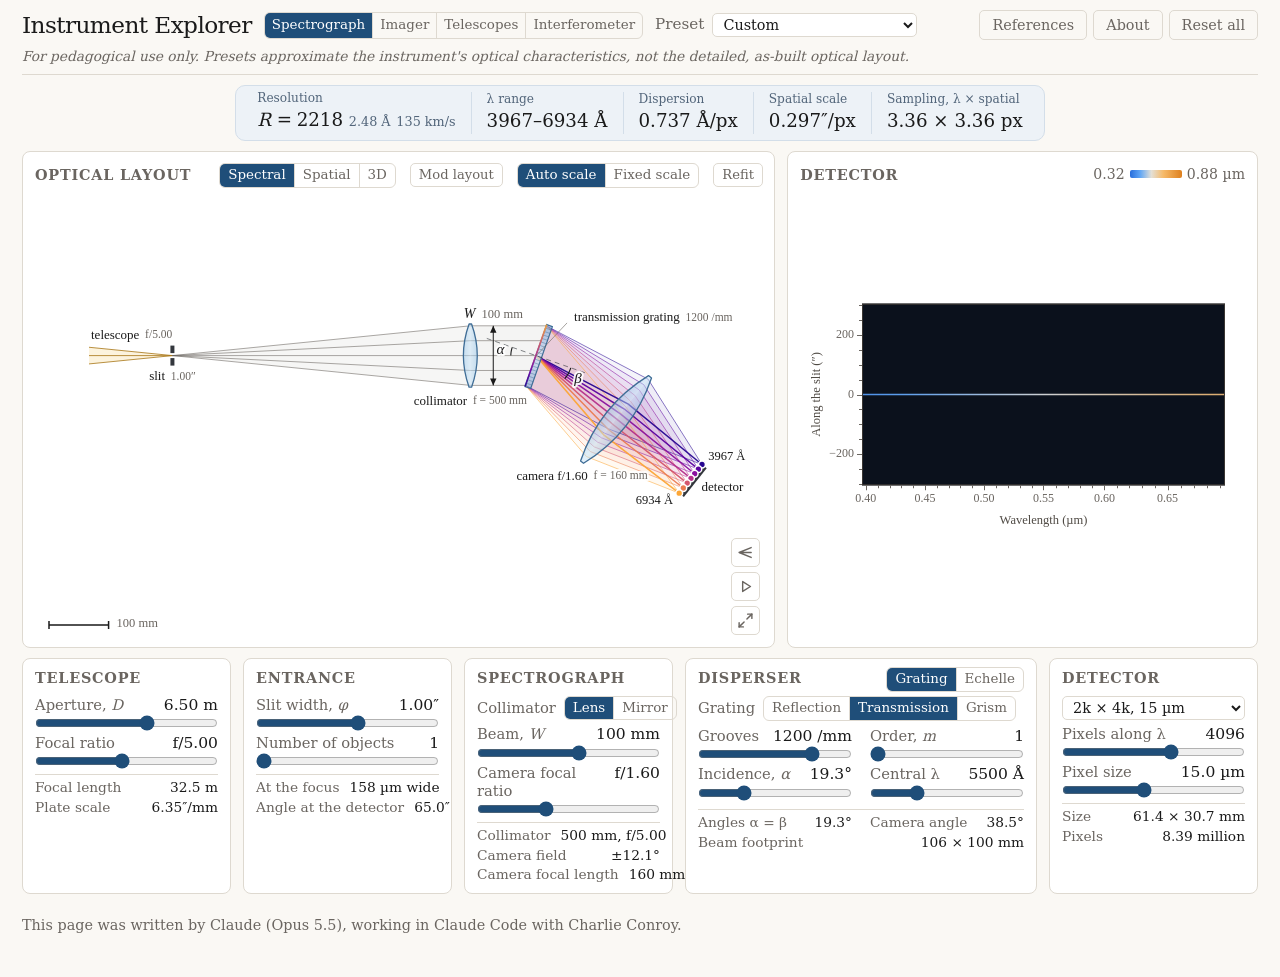
==== commit ca167d6f: "Light as little waves; Telescopes open in 3D, with an Expand button The light pulses are drawn as sh" ====
--- a/web/index.html
+++ b/web/index.html
@@ -124,6 +124,7 @@
         <canvas id="cvTL" aria-label="The telescope"></canvas>
         <div class="ptsbox" id="tl3dBox" hidden title="Snap the 3D view. Top: seen from the sky, as the Pupil panel draws the pupil. Side: level with the primary. Oblique: from above and to the side."><span class="seg sm"><button id="tvTop" type="button">Top</button><button id="tvSide" type="button">Side</button><button id="tvObl" type="button">Oblique</button></span></div>
         <div id="tlSub" class="lcap" hidden></div>
+        <button id="tlvExpand" class="ghost lvx" type="button" aria-label="Expand the layout" title="Expand the layout to fill the window (Esc returns)."></button>
       </section>
       <div class="controls tcontrols">
         <section>
--- a/web/style.css
+++ b/web/style.css
@@ -222,7 +222,6 @@
 .tcontrols{grid-template-columns:repeat(2,minmax(0,1fr))}
 body.inst-tel #stats{display:none}                  /* no summary strip in the Telescopes mode: the figures are in the boxes */
 body.inst-int #stats, body.inst-int .pnote{display:none}      /* the Interferometer: no strip, and the note on optical presets does not apply (the pedagogical disclaimer stays) */
-.pedonly{font-style:normal;color:var(--ink)}
 .rcontrols{grid-template-columns:repeat(3,minmax(0,1fr))}
 .rcontrols .rd b{white-space:normal}
 .acap{left:var(--capLA,26px)}
@@ -267,6 +266,10 @@
 body.ilv-expanded::before{content:"";position:fixed;inset:0;background:rgba(40,36,30,.5);z-index:49}
 body.ilv-expanded #ilvPanel{position:fixed;inset:10px;z-index:50;display:flex;flex-direction:column;box-shadow:0 8px 30px rgba(0,0,0,.25)}
 body.ilv-expanded #ilvPanel canvas{flex:1 1 auto;height:auto;min-height:0}
+body.tlv-expanded{overflow:hidden}
+body.tlv-expanded::before{content:"";position:fixed;inset:0;background:rgba(40,36,30,.5);z-index:49}
+body.tlv-expanded #tlPanel{position:fixed;inset:10px;z-index:50;display:flex;flex-direction:column;box-shadow:0 8px 30px rgba(0,0,0,.25)}
+body.tlv-expanded #tlPanel canvas{flex:1 1 auto;height:auto;min-height:0}
 @media (max-width:1240px){ .icontrols{grid-template-columns:repeat(3,minmax(0,1fr))} }
 @media (max-width:860px){ .icontrols{grid-template-columns:minmax(0,1fr)} }
 /* the All-arms view (arms.js): the one-arm view's controls stand aside; each arm in the strip is a button */
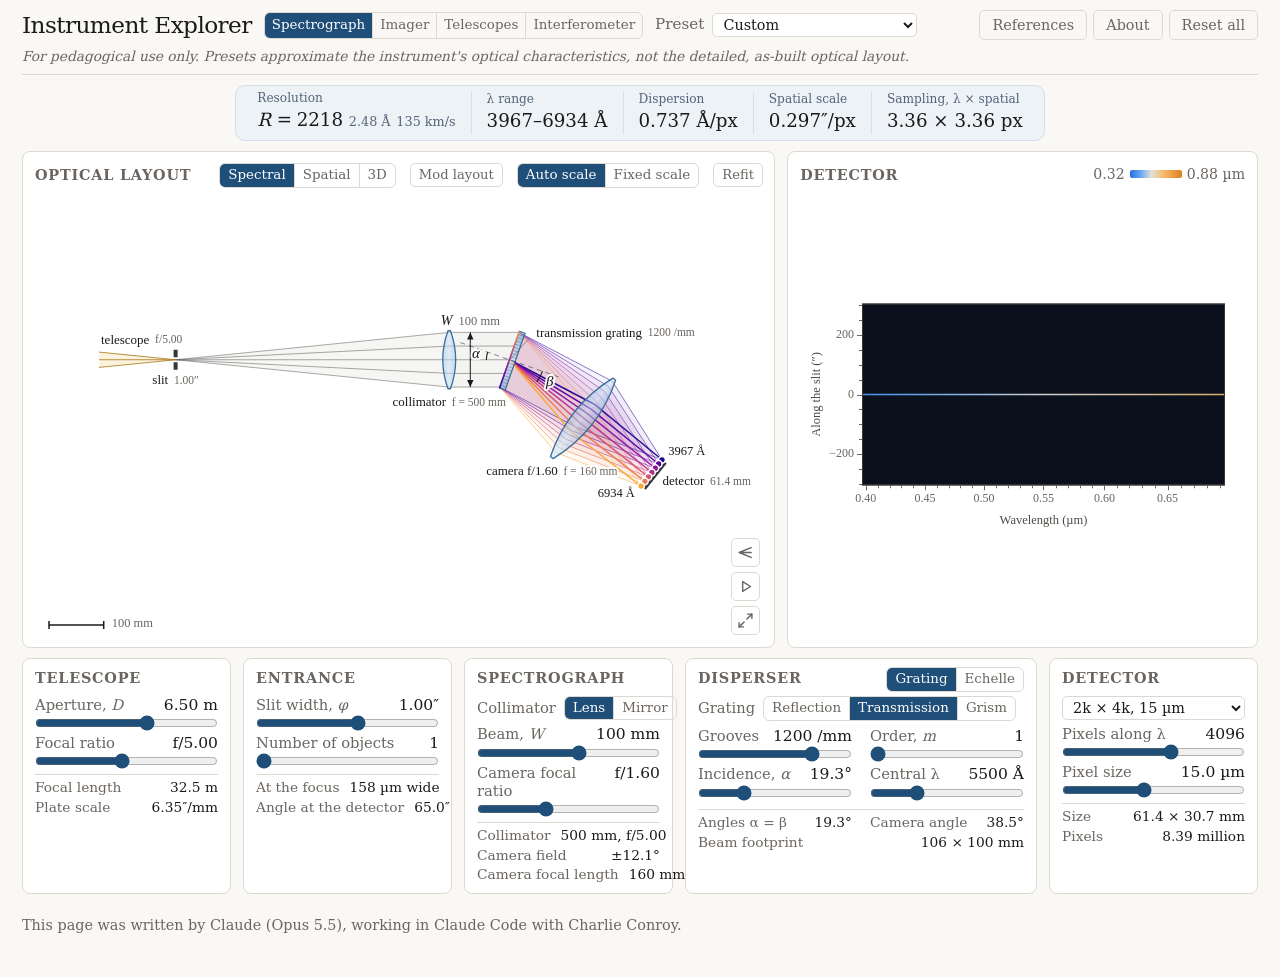
==== commit c30c0c26: "Layout audit: drawings checked against published layouts (tiers 1 and 2) Nine auditors compared each" ====
--- a/web/index.html
+++ b/web/index.html
@@ -29,9 +29,9 @@
   <div class="stats" id="stats"></div>
   <div class="panels only-spec">
     <section class="panel" id="lvPanel">
-      <div class="ph"><h2 title="The spectrograph seen from above, in the plane of the dispersion. Element sizes are to scale: the collimator focal length F_tel × W, the beam diameter W, the illuminated grating length, the camera focal length, and the detector. The distances between the collimator, the grating, and the camera are not specified by the design and are drawn short. White light is drawn as gray rays; after the grating each color is one wavelength, from deep indigo (shortest) to orange-gold (longest), with three rays per wavelength meeting at its focus on the detector. The Spatial view shows the plane along the slit instead.">Optical layout</h2><span class="sp" aria-hidden="true"></span>
+      <div class="ph"><h2 title="The spectrograph seen from above, in the plane of the dispersion. Element sizes are to scale: the collimator focal length F_tel × W, the beam diameter W, the illuminated grating length, the camera focal length, and the detector. The distances between the collimator, the grating, and the camera follow the published layout where a source gives them (the preset's note says so); elsewhere they are schematic and drawn short. White light is drawn as gray rays; after the grating each color is one wavelength, from deep indigo (shortest) to orange-gold (longest), with three rays per wavelength meeting at its focus on the detector. The Spatial view shows the plane along the slit instead.">Optical layout</h2><span class="sp" aria-hidden="true"></span>
         <span class="seg sm only-grat" id="lvViewSeg" title="Spectral: the plane of the dispersion, seen from above, with rays colored by wavelength. Spatial: the plane that holds the slit length, unfolded onto one axis at the central wavelength, with rays colored by position along the slit: each point leaves the collimator as a parallel bundle, the bundles cross at the grating (the pupil), and the camera images the slit onto the detector, inverted and scaled by f_cam / f_col."><button id="vSpec" type="button">Spectral</button><button id="vSpat" type="button">Spatial</button><button id="v3d" type="button" title="The instrument in three dimensions: the dispersion plane with the slit direction (or, for an echelle, the cross-dispersion) as the third axis. Each echelle is drawn in its own arrangement: a single pass (HIRES), prisms passed twice (MagE, ESI, FIRE), a double pass through one lens (MIKE, M2FS), the collimator passed again to an intermediate spectrum (X-Shooter) or a white pupil (HARPS, UVES, FEROS, ESPRESSO, G-CLEF, ZShooter). Drag to turn it; Top looks down on the dispersion plane, Side along it.">3D</button></span>
-        <button id="lvOptsBtn" class="ghost lv" type="button" title="Drawing options: the collimated beam's length, a fold mirror, which way the grating turns the light, the labels, and the collimator mirror's tilt. None of the options changes a number on the page.">Mod layout</button>
+        <button id="lvOptsBtn" class="ghost lv" type="button" title="Drawing options: the collimated beam's length, the camera's distance, a fold mirror, which way the grating turns the light, the labels, and the collimator mirror's tilt. None of the options changes a number on the page.">Mod layout</button>
         <span class="seg sm" id="lvSeg" title="Auto scale refits the drawing to the panel after each change. Fixed scale holds the millimeters per pixel (and the scale bar), so the instrument grows and shrinks as the design changes. Scroll to zoom; drag to pan (to turn, in the 3D view). Zooming or panning switches to Fixed scale."><button id="lvAuto" type="button">Auto scale</button><button id="lvFixed" type="button">Fixed scale</button></span>
         <button id="lvReset" class="ghost lv" type="button" title="Fit the drawing to the panel again (double-click does the same). Changes only the view.">Refit</button></div>
       <canvas id="cvL" aria-label="Optical layout"></canvas>
@@ -45,6 +45,10 @@
         <div class="ctl" title="Length of the collimated beam, from the collimator to the grating. The length starts at an automatic value that keeps the camera arm clear and changes only the drawing.">
           <label for="sLL"><span>Collimated beam length</span><span class="val" id="vLL"></span></label>
           <input type="range" id="sLL" min="1" max="4" step="0.005">
+        </div>
+        <div class="ctl" title="Distance from the grating to the camera (a mirror camera's corrector). The distance starts at an automatic value that keeps the camera clear of the collimator, or at the published one, and changes only the drawing.">
+          <label for="sCL"><span>Camera distance</span><span class="val" id="vCL"></span></label>
+          <input type="range" id="sCL" min="1" max="4" step="0.005">
         </div>
         <div class="ctl only-mirror" title="Tilt of the collimator mirror, which sets how far the beam folds back toward the grating (the beam turns by twice the tilt). The tilt changes only the drawing because the collimator is ideal (in a real spectrograph a larger tilt introduces off-axis aberrations). Until moved, the slider follows the automatic choice that keeps the returning beam clear of the light arriving from the slit.">
           <label for="sCT"><span>Collimator tilt</span><span class="val" id="vCT"></span></label>
@@ -227,14 +231,14 @@
       </div>
     </div>
     <section class="panel tright">
-      <div class="ph"><h2 title="Top left: the uv coverage. Each baseline at each moment samples the sky's visibility at one point (dark blue), the baseline's length and direction in wavelengths as seen from the source, and each sample also gives a mirror point (light blue). Top right: the synthesized (dirty) beam, the Fourier transform of the weighted samples: the image of a point source. Bottom: the model sky, and the dirty image the array makes of the sky (times the primary beam): the sky convolved with the synthesized beam. The images are linear, each scaled to the image's own peak (the beam also on a log stretch); negative values are blue. East is to the left on the sky, as seen from below, while u (east) runs to the right in the uv plane, so the uv plane's shapes are the images' mirrored. The ellipse at the dirty image's lower left is the fitted beam.">uv plane and images</h2><span class="sp" aria-hidden="true"></span>
+      <div class="ph"><h2 title="Top left: the uv coverage. Each baseline at each moment samples the sky's visibility at one point (dark blue), the baseline's length and direction in wavelengths as seen from the source, and each sample also gives a mirror point (light blue). For a transit array (CHIME, CHORD) the pale bands are the spacings each sample also measures across the width of the cylinder or dish, east-west. Top right: the synthesized (dirty) beam, the Fourier transform of the weighted samples: the image of a point source. Bottom: the model sky, and the dirty image the array makes of the sky (times the primary beam): the sky convolved with the synthesized beam. A transit array maps the sky as the sky drifts through the beam, so the beam shown is the map's beam, the synthesized beam times the primary beam's east-west power pattern, and the dirty image is the sky (times the beam's north-south pattern) convolved with the map's beam. The images are linear, each scaled to the image's own peak (the beam also on a log stretch); negative values are blue. East is to the left on the sky, as seen from below, while u (east) runs to the right in the uv plane, so the uv plane's shapes are the images' mirrored. The ellipse at the dirty image's lower left is the fitted beam.">uv plane and images</h2><span class="sp" aria-hidden="true"></span>
         <span class="hdepth" title="The field of the three images, across: the same for all three, and kept when the configuration, the layout, or the frequency changes (choosing another array or sky resets the field)."><label for="rField">Field</label><input type="range" id="rField" min="-2.5" max="4" step="0.005"><span class="val" id="vrField"></span></span></div>
       <div class="ph2"><span>Play</span>
         <button id="rPlay" class="ghost lv" type="button" title="Play the hours: the hour angle runs from the start of the observation to the end, and the uv tracks grow as the Earth turns (the samples of the moment played in orange).">▶ Hours</button>
         <button id="rPlayA" class="ghost lv" type="button" title="Play the antennas: the antennas join one at a time, in a fixed random order, from two up to all of the antennas switched on, at a steady rate in the logarithm (the count grows by the same factor each second), in six seconds. The baselines grow as N (N − 1) / 2, the uv plane fills, and the beam's sidelobes fall. The antennas not yet added are drawn hollow.">▶ Antennas</button></div>
       <canvas id="cvU" aria-label="The uv coverage, the synthesized beam, the model sky, and the dirty image"></canvas>
       <div class="ptsbox uvbox" id="bsBox" title="The synthesized beam's stretch. Linear: the beam as is, scaled to the beam's peak. Log: the beam's size, |beam|, over three decades (1 to 0.001 of the peak), positive warm and negative blue, to show the faint far sidelobes."><span class="seg sm"><button id="rbLin" type="button">Linear</button><button id="rbLog" type="button">Log</button></span></div>
-      <div class="ptsbox uvbox" id="diBox" title="Dirty: the sky (times the primary beam) convolved with the synthesized beam, sidelobes and all: what the samples give directly, with no deconvolution. Smoothed: the sky convolved with the fitted beam (the ellipse), with no sidelobes: the best any imaging could recover at this resolution, and close to how published images are shown (the EHT's M87* images were shown with a 20 µas beam)."><span class="seg sm"><button id="rdiD" type="button">Dirty</button><button id="rdiS" type="button">Smoothed</button></span></div>
+      <div class="ptsbox uvbox" id="diBox" title="Dirty: the sky (times the primary beam) convolved with the synthesized beam (for a transit array, the map's beam), sidelobes and all: what the samples give directly, with no deconvolution. Smoothed: the sky convolved with the fitted beam (the ellipse), with no sidelobes: the best any imaging could recover at this resolution, and close to how published images are shown (the EHT's M87* images were shown with a 20 µas beam)."><span class="seg sm"><button id="rdiD" type="button">Dirty</button><button id="rdiS" type="button">Smoothed</button></span></div>
       <div class="ptsbox uvbox" id="uvBox" title="The uv coverage, or the amplitude of the sky's visibility at each sample (without the primary beam) vs. the sample's distance from the center of the uv plane (the model's curve drawn when the model is round)."><span class="seg sm"><button id="ruvC" type="button">Coverage</button><button id="ruvA" type="button">Amplitude</button></span></div>
     </section>
   </div>
@@ -492,7 +496,7 @@
   <div class="abhead"><h2 id="aboutTitle">About the model</h2><button id="aboutClose" class="ghost" type="button" aria-label="Close">×</button></div>
   <p class="only-int">Each pair of antennas is a baseline. Seen from the source at hour angle H and declination δ, a baseline samples the sky's visibility at (u, v), the baseline's projection on the plane facing the source, in wavelengths. As the Earth turns, each sample moves along an ellipse, and each sample also gives a mirror point (−u, −v). Samples taken with the source below the elevation limit are dropped. A wide band spreads each sample into a radial streak, one point per frequency, over one contiguous band centered on the frequency and kept within the receiver's band (ALMA's basebands occupy two sidebands, for all bands but Band 1). The sky's spectrum is taken as flat, and the primary beam is the one at the frequency set. The antenna positions are the observatories' configuration files (for ALMA, the 43-antenna sets of the current cycle); the made-up layouts use the array's dishes at the array's site.</p>
   <p class="only-int">An Earth-scale array (the VLBA, the EHT, CHIME with its outriggers) has stations far apart on the Earth, each at its own latitude and longitude. Each station sees the source at its own hour angle and elevation, and a baseline samples only while the source is above the limit at both of its stations (for the VLBA, also above each station's horizon mask, the terrain by azimuth). The observation is centered on the source's transit at a reference meridian near the middle of the array. Where the stations' sensitivities differ, each sample is weighted by 1 / (SEFD<sub>i</sub> SEFD<sub>j</sub>), so natural weighting favors the baselines between the large dishes (for the EHT, the baselines to phased ALMA).</p>
-  <p class="only-int">A transit array (CHIME, CHORD) does not track: the source drifts through the fixed beam, so an observation lasts at most the time the source takes to cross the beam's half-power width east-west. The page applies the primary beam to the sky as the beam stands at the moment of transit, and weights each sample by the beam's power toward the source at that moment: 1 at transit, falling to 1/2 at the half-power edges. CHIME's cylinders focus the light in the east-west direction only, so a feed's beam is a narrow strip along the meridian, approximately 1° / ν(GHz) wide and 110° long. CHIME's feed positions follow the published rule (no survey of the feeds is public), and CHORD's are read from the published layout figure.</p>
+  <p class="only-int">A transit array (CHIME, CHORD) does not track: the source drifts through the fixed beam, so an observation lasts at most the time the source takes to cross the beam's half-power width east-west. Each sample is weighted by the beam's power toward the source at that moment: 1 at transit, falling to 1/2 at the half-power edges. Such a telescope maps the sky direction by direction, each direction from the data taken as the direction crosses the meridian. Each point of the map then sees the sky through the synthesized beam times the primary beam's east-west power pattern, so the page shows that product as the beam, channel by channel, and the dirty image is the sky convolved with the product. The pattern subdues the copies of the main lobe that a regular layout makes east-west (CHIME's cylinders, each 20 m wide, stand 22 m apart). North-south the beam stays fixed, so the page applies the beam's north-south pattern to the sky, and CHORD's north-south copies keep their full height. CHIME's cylinders focus the light in the east-west direction only, so a feed's beam is a narrow strip along the meridian, approximately 1° / ν(GHz) wide and 110° long. CHIME's feed positions follow the published rule (no survey of the feeds is public), and CHORD's are read from the published layout figure.</p>
   <p class="only-int">A single dish (Arecibo) is a filled aperture: the illuminated part of the reflector, taken as uniformly lit, measures all the spacings within the aperture at once, each weighted by the aperture's autocorrelation, so the beam is the aperture's diffraction pattern and the map is the sky convolved with the beam. A single dish measures the zero spacing too, so structures of any size are recovered. The map has no primary-beam taper (a dish maps the sky by scanning).</p>
   <p class="only-int">The M101 sky is the Hubble mosaic heic0602a, in gray, resized to 8000 pixels across (0.099″ a pixel) and turned 3.5° to put north up, with the picture's brightness as the sky's. The image credit is under References.</p>
   <p class="only-int">The weighted samples are gridded and Fourier transformed: the weights give the synthesized (dirty) beam, and the weights times the model sky's visibilities give the dirty image, the sky times the primary beam (a Gaussian of the stated half-power width), convolved with the beam. Uniform and robust weighting count the samples in uv cells 1/250 of the longest baseline in wavelengths (wider for sparse samples, so that a track fills the track's cells, and for a random draw of baselines). The beam's size is the FWHM of a Gaussian fitted to the beam's main lobe. The Smoothed view replaces the dirty image with the sky convolved with that Gaussian: the sky as a perfect deconvolution would recover the sky at this resolution, which is how published images are usually shown. An antenna shadowed by another antenna nearer the source (their separation, projected on the sky, less than a dish diameter) gives no samples at that moment, as the observatories flag such samples; shadowing affects compact configurations observing low sources. The model leaves out noise, calibration, the w term of wide fields, the smearing of a sample over the sample's integration time and channel width, and deconvolution (CLEAN).</p>
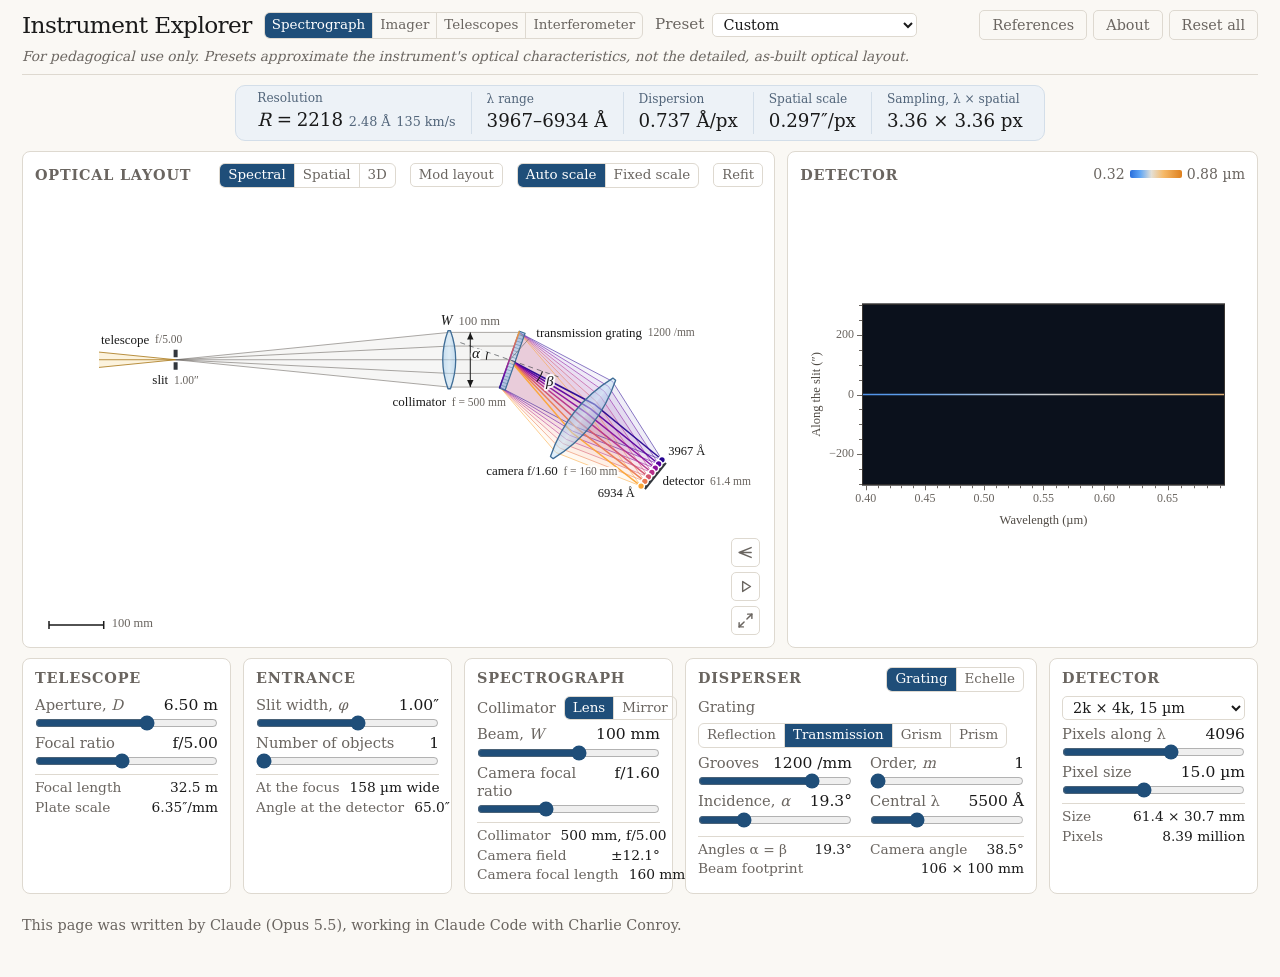
==== commit 2d45ab10: "Round 7 spectrographs, prism disperser, All-arms pulses, 3D fold size New Spectrograph presets from " ====
--- a/web/index.html
+++ b/web/index.html
@@ -298,14 +298,14 @@
       <div class="gh"><h2 title="The grating (and, in echelle mode, the cross-disperser).">Disperser</h2>
         <span class="seg sm" id="modeSeg" title="The kind of spectrograph. Grating: one grating in a low order, the usual long-slit or multi-object design. Echelle: a coarse grating worked at a steep angle in high orders, with a cross-disperser to separate the orders on the detector. Each mode keeps a separate entrance, optics, and detector; the telescope is shared."><button id="mGrat" type="button">Grating</button><button id="mEch" type="button">Echelle</button></span></div>
       <div class="caserow kindrow"><span class="only-grat">Grating</span><span class="only-ech">Cross-disperser</span>
-        <span class="seg sm only-grat" id="gtSeg"><button id="gRefl" type="button" title="A ruled or replica reflection grating with blazed facets.">Reflection</button><button id="gTr" type="button" title="A transmission grating: volume-phase holographic or surface-relief (binary), which share the same geometry. By default the grating sits at the symmetric configuration α = β for the central wavelength, with the camera articulated to 2α from the collimator axis. The efficiency envelope of the grating is not modeled.">Transmission</button><button id="gGm" type="button" title="A grism: a grating on a prism (ruled) or between two prisms (VPH), which passes one wavelength, λ0, straight through. The camera sits on the collimator axis, so λ0 lands at the detector center and is fixed by the grism.">Grism</button></span>
+        <span class="seg sm only-grat" id="gtSeg"><button id="gRefl" type="button" title="A ruled or replica reflection grating with blazed facets.">Reflection</button><button id="gTr" type="button" title="A transmission grating: volume-phase holographic or surface-relief (binary), which share the same geometry. By default the grating sits at the symmetric configuration α = β for the central wavelength, with the camera articulated to 2α from the collimator axis. The efficiency envelope of the grating is not modeled.">Transmission</button><button id="gGm" type="button" title="A grism: a grating on a prism (ruled) or between two prisms (VPH), which passes one wavelength, λ0, straight through. The camera sits on the collimator axis, so λ0 lands at the detector center and is fixed by the grism.">Grism</button><button id="gPr" type="button" title="A prism, or a train of prisms, as the disperser, the classical spectrograph of the photographic era. Each prism stands at minimum deviation for the central wavelength, and the camera follows the deviated beam. Glass disperses most strongly in the blue, so the dispersion falls steeply toward the red, and there are no orders.">Prism</button></span>
         <span class="seg sm only-ech" id="xdSeg" title="The cross-disperser separates the echelle orders perpendicular to the echelle dispersion."><button id="xGr" type="button" title="A first-order reflection grating: order spacing grows as λ², crowding the blue orders.">Grating</button><button id="xVp" type="button" title="A volume-phase (transmission) grating in first order at the symmetric (Bragg) setting for the central wavelength: order spacing grows as λ², like a reflection grating.">VPH</button><button id="xPr" type="button" title="A prism (one or two passes): glass disperses most strongly in the blue, so the orders are spaced more evenly than with a grating.">Prism</button><button id="xGm" type="button" title="A grism: a transmission grating on a prism whose angle passes the central wavelength undeviated.">Grism</button></span></div>
       <div class="dispgrid">
-        <div class="ctl only-grat" title="Groove density. With the camera–collimator angle fixed, a finer ruling is worked at steeper angles, which raises the resolving power (R ∝ sin α + sin β) and the dispersion and shortens the wavelength range on the detector.">
+        <div class="ctl only-grat no-prism" title="Groove density. With the camera–collimator angle fixed, a finer ruling is worked at steeper angles, which raises the resolving power (R ∝ sin α + sin β) and the dispersion and shortens the wavelength range on the detector.">
           <label for="sG"><span>Grooves</span><span class="val" id="vG"></span></label>
           <input type="range" id="sG" min="1.477" max="3.556" step="0.002">
         </div>
-        <div class="ctl only-grat" title="Diffraction order. Order m at λ falls where order m+1 falls at mλ/(m+1): higher orders need an order-sorting filter.">
+        <div class="ctl only-grat no-prism" title="Diffraction order. Order m at λ falls where order m+1 falls at mλ/(m+1): higher orders need an order-sorting filter.">
           <label for="sM"><span>Order, <i>m</i></span><span class="val" id="vM"></span></label>
           <input type="range" id="sM" min="1" max="6" step="1">
         </div>
@@ -341,10 +341,15 @@
           <label for="sGA"><span>Prism apex, <i>A</i></span><span class="val" id="vGA"></span></label>
           <input type="range" id="sGA" min="2" max="60" step="0.05">
         </div>
-        <div class="caserow only-grism" title="Glass of the grism's prism(s), and the kind of grism: ruled (the grating on the prism's hypotenuse) or VPH (a volume-phase layer between two prisms).">
+        <div class="ctl only-prism" title="Apex angle of each prism, used at minimum deviation for the central wavelength. A larger apex disperses more and turns the beam further; past the angle at which the glass totally reflects the light, no beam leaves the prism.">
+          <label for="sPA"><span>Prism apex</span><span class="val" id="vPA"></span></label>
+          <input type="range" id="sPA" min="10" max="75" step="0.5">
+        </div>
+        <div class="caserow only-gglass" title="Glass of the grism's prism(s), and the kind of grism: ruled (the grating on the prism's hypotenuse) or VPH (a volume-phase layer between two prisms). For a prism spectrograph: the glass of the prisms, and their number.">
           <span>Glass</span><select id="gGlass"></select>
-          <span class="seg sm" id="gkSeg"><button id="gkR" type="button">Ruled</button><button id="gkV" type="button">VPH</button></span></div>
-        <div class="ctl no-grism" title="The wavelength placed at the center of the detector (set by the tilt of the grating).">
+          <span class="seg sm only-grism" id="gkSeg"><button id="gkR" type="button">Ruled</button><button id="gkV" type="button">VPH</button></span>
+          <span class="seg sm only-prism" id="pnSeg" title="One, two or three identical prisms in a train, each at minimum deviation: the dispersion and the resolving power grow with the number of prisms."><button id="pn1" type="button">1 prism</button><button id="pn2" type="button">2</button><button id="pn3" type="button">3</button></span></div>
+        <div class="ctl no-grism" title="The wavelength placed at the center of the detector (set by the tilt of the grating, or by the prisms' setting at minimum deviation).">
           <label for="sLC"><span>Central λ</span><span class="val" id="vLC"></span></label>
           <input type="range" id="sLC" min="3.477" max="4.398" step="0.0005">
         </div>
--- a/web/style.css
+++ b/web/style.css
@@ -147,6 +147,9 @@
 body.m-ech .only-grat, body.m-grat .only-ech, body.m-ech .only-refl, body.g-tr .only-refl{display:none}
 body.m-ech .only-tr, body.g-refl .only-tr{display:none}
 body.g-gr .only-refl, body.g-gr .only-tr, body.m-grat.g-gr .no-grism, body.m-ech .only-grism, body.g-tr .only-grism, body.g-refl .only-grism{display:none}
+body.g-pr .only-refl, body.g-pr .only-tr, body.g-pr .only-grism, body.m-grat.g-pr .no-prism{display:none}
+body.m-ech .only-prism, body.g-refl .only-prism, body.g-tr .only-prism, body.g-gr .only-prism{display:none}
+body.m-ech .only-gglass, body.g-tr .only-gglass, body.g-refl .only-gglass{display:none}
 body.c-lens .only-mirror{display:none}
 body.m-grat .only-xg, body.m-grat .only-xp, body.m-grat .only-xglass{display:none}
 body.x-grating .only-xp, body.x-grating .only-xglass{display:none}
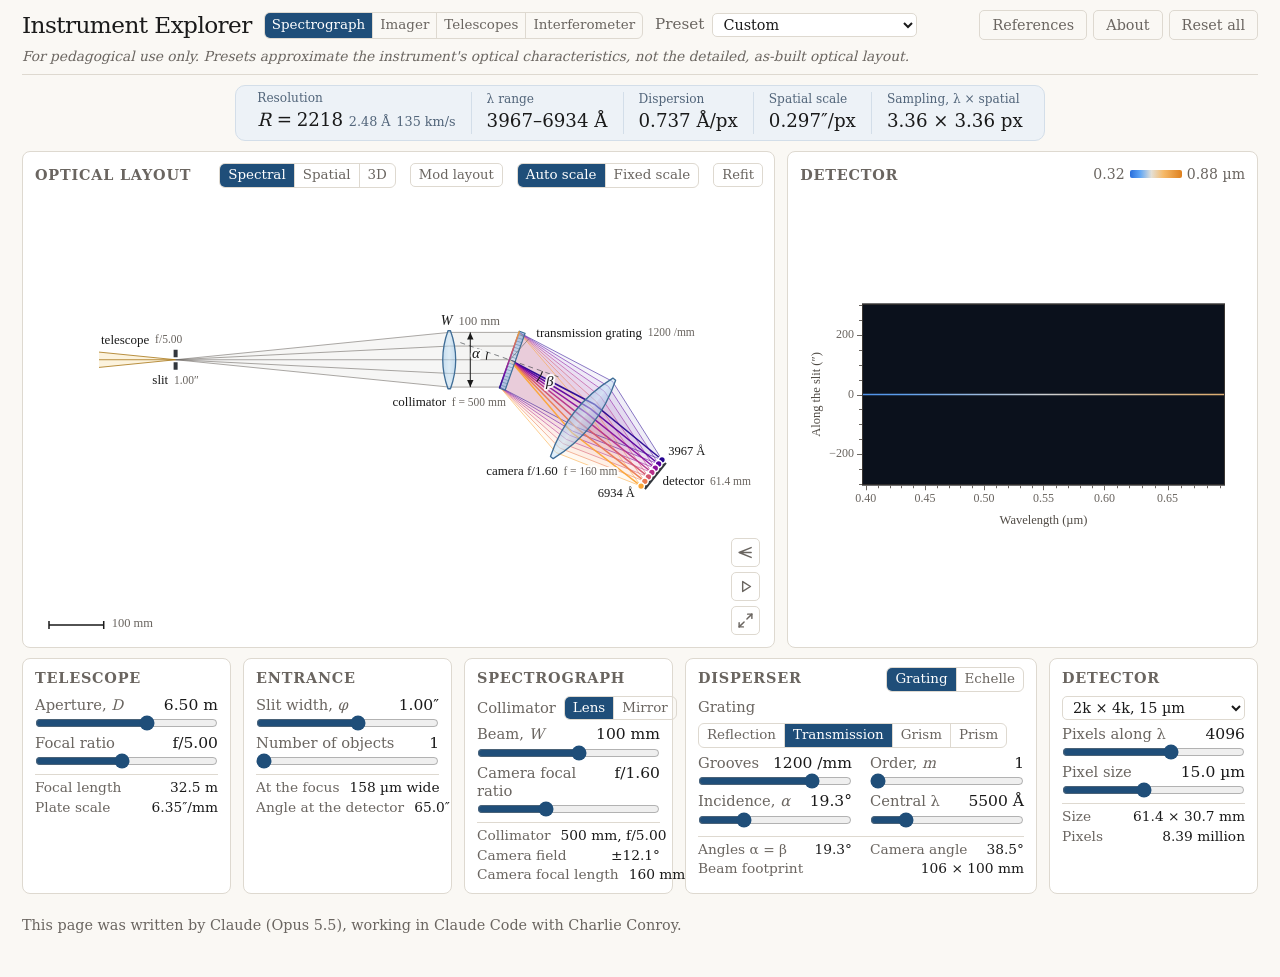
==== commit c6c2590b: "Round 10 spectrographs and two coude; slit diffraction, 6 um, All-arms splits New Spectrograph prese" ====
--- a/web/index.html
+++ b/web/index.html
@@ -311,7 +311,7 @@
         </div>
         <div class="ctl only-refl" title="Blaze wavelength in first order (Littrow), as gratings are cataloged (e.g., 600/7500). The blaze wavelength fixes the facet angle δ = asin(G λ_blaze / 2); the efficiency peaks there and falls off as sinc² (scalar theory).">
           <label for="sLB"><span>Blaze</span><span class="val" id="vLB"></span></label>
-          <input type="range" id="sLB" min="3.3" max="4.4" step="0.002">
+          <input type="range" id="sLB" min="3.3" max="4.778" step="0.002">
         </div>
         <div class="ctl only-tr" title="Angle of incidence of the collimated beam on the transmission grating. The angle starts at the symmetric setting α = β for the central wavelength (the Bragg angle of a volume-phase grating). Moving the slider frees the angle; the camera follows the diffracted beam, and R = (sin α + sin β)/(θ_g cos α) and the anamorphic factor cos β / cos α change accordingly. Reset returns to the symmetric setting.">
           <label for="sTA"><span>Incidence, <i>α</i></span><span class="val" id="vTA"></span></label>
@@ -351,7 +351,7 @@
           <span class="seg sm only-prism" id="pnSeg" title="One, two or three identical prisms in a train, each at minimum deviation: the dispersion and the resolving power grow with the number of prisms."><button id="pn1" type="button">1 prism</button><button id="pn2" type="button">2</button><button id="pn3" type="button">3</button></span></div>
         <div class="ctl no-grism" title="The wavelength placed at the center of the detector (set by the tilt of the grating, or by the prisms' setting at minimum deviation).">
           <label for="sLC"><span>Central λ</span><span class="val" id="vLC"></span></label>
-          <input type="range" id="sLC" min="3.477" max="4.398" step="0.0005">
+          <input type="range" id="sLC" min="3.477" max="4.778" step="0.0005">
         </div>
       </div>
       <div class="rds" id="rDis"></div>
